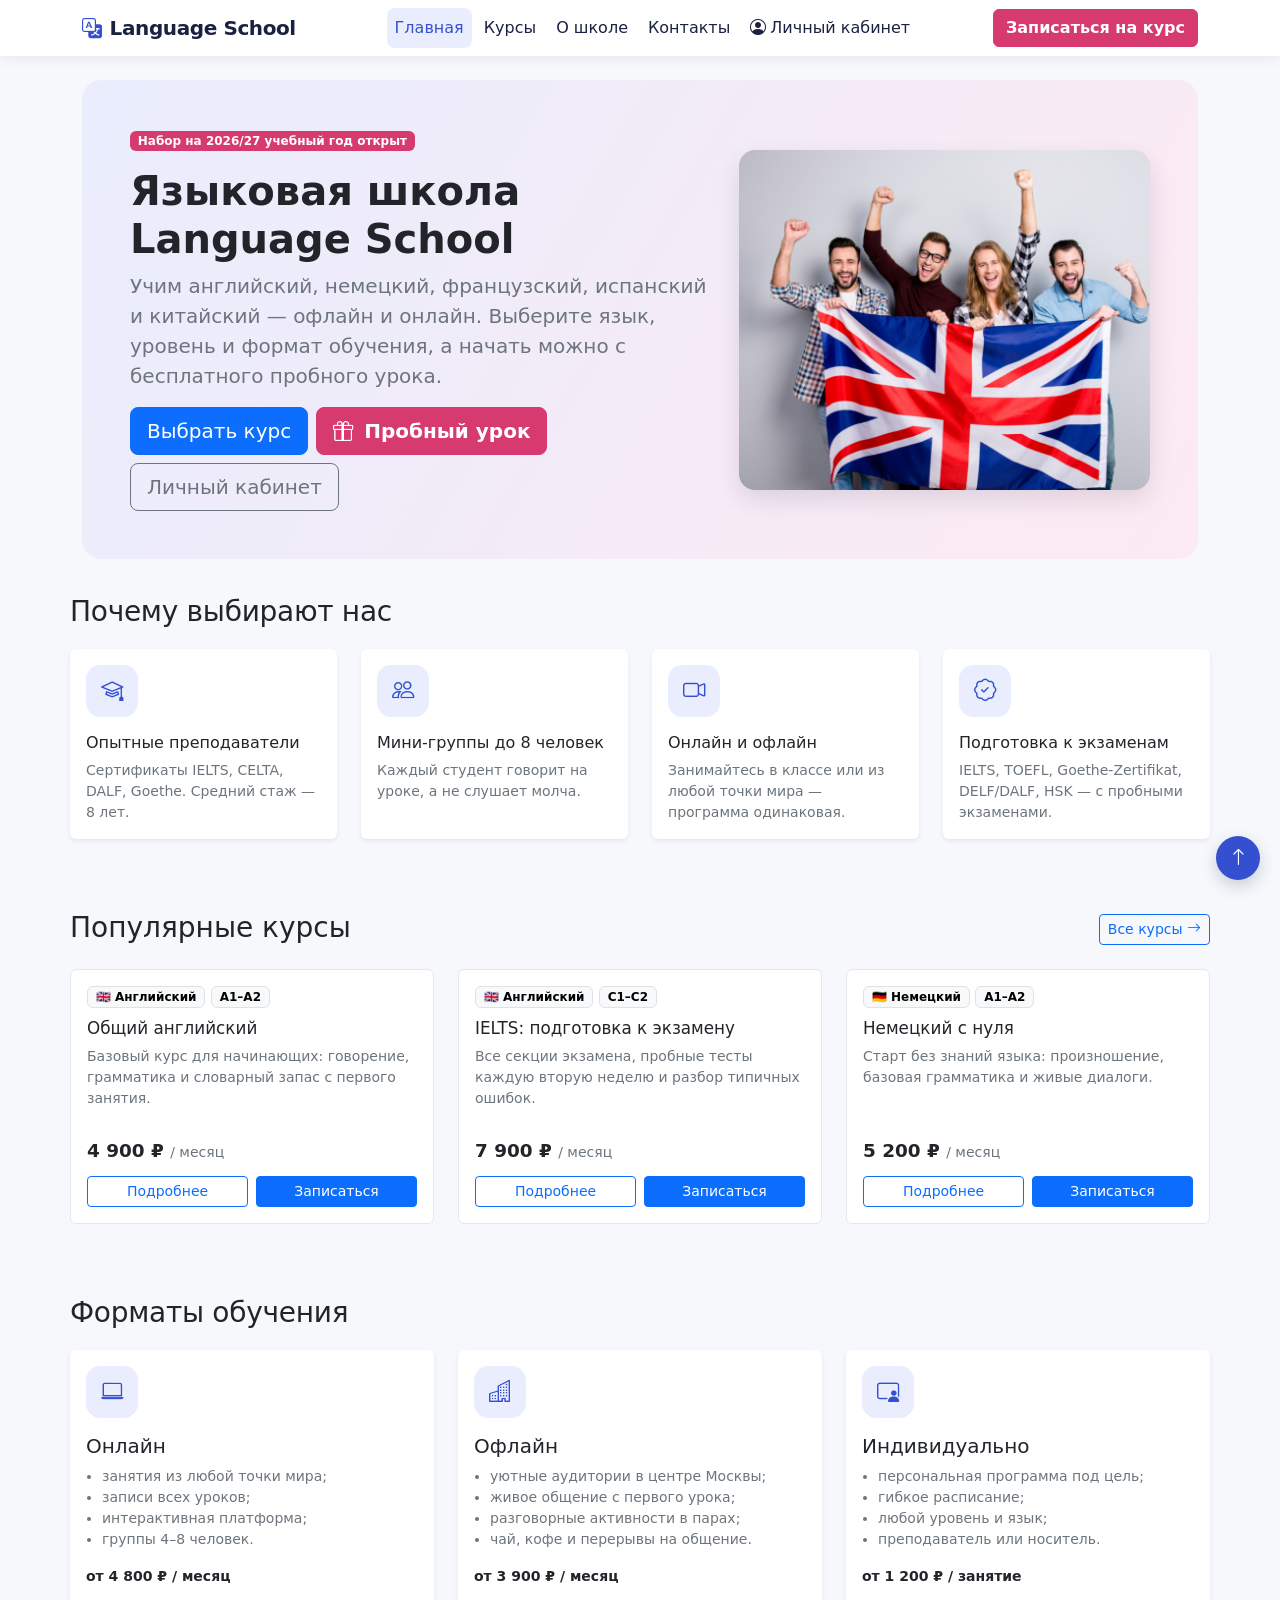
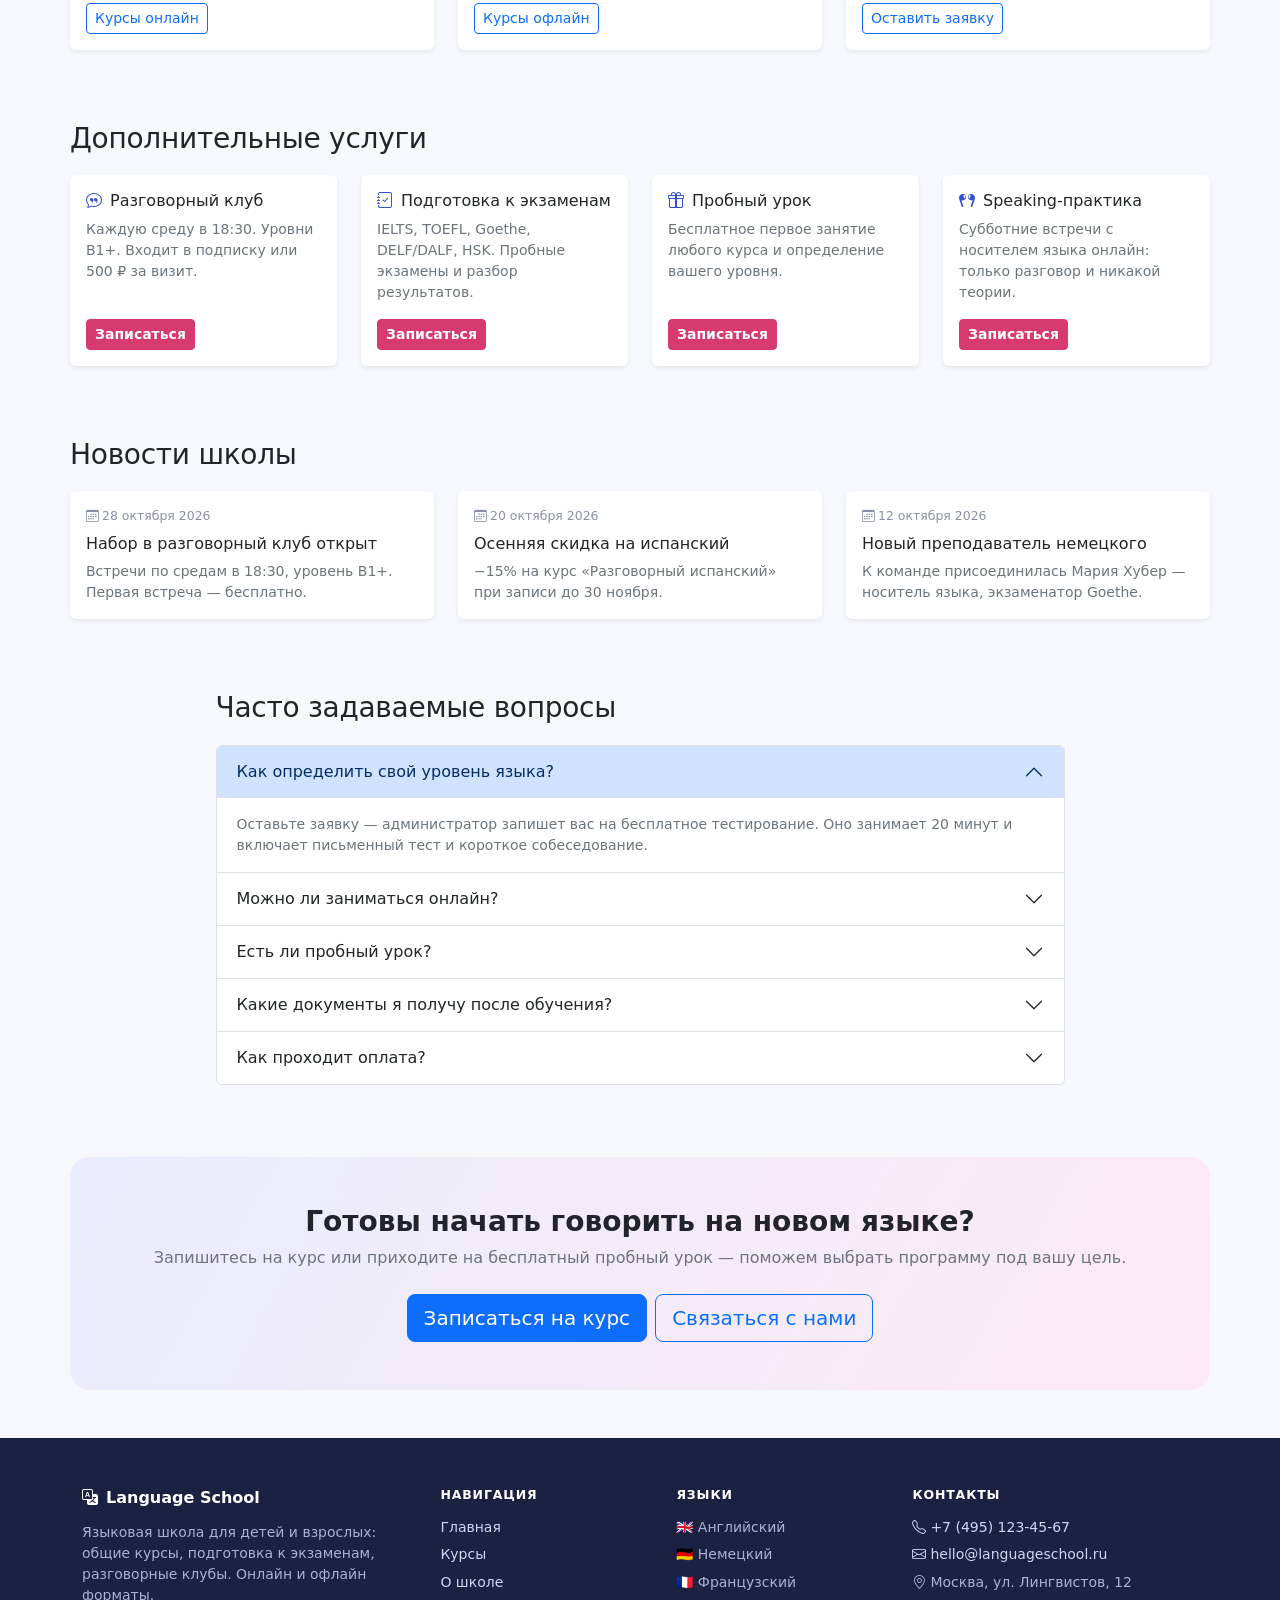
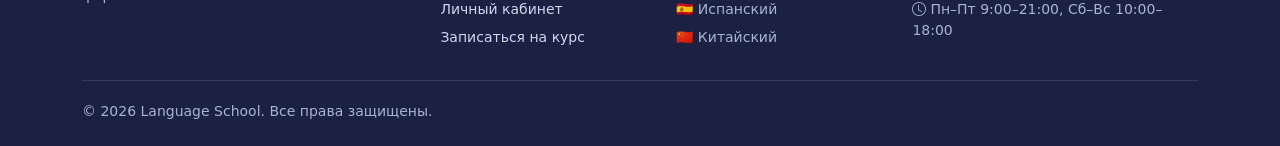
==== index.html @ 4acbb060 "Добавлен сайт Language School" ====
<!DOCTYPE html>
<html lang="ru">
<head>
  <meta charset="utf-8">
  <meta name="viewport" content="width=device-width, initial-scale=1">
  <title>Главная — Language School</title>
  <meta name="description" content="Языковая школа Language School: английский, немецкий, французский, испанский и китайский. Онлайн и офлайн, пробный урок, подготовка к экзаменам, разговорный клуб.">
  <link href="https://cdn.jsdelivr.net/npm/bootstrap@5.3.3/dist/css/bootstrap.min.css" rel="stylesheet">
  <link href="https://cdn.jsdelivr.net/npm/bootstrap-icons@1.11.3/font/bootstrap-icons.min.css" rel="stylesheet">
  <link href="css/style.css" rel="stylesheet">
</head>
<body>

<nav class="navbar navbar-expand-lg navbar--school sticky-top">
  <div class="container">
    <a class="navbar-brand fw-bold" href="index.html"><i class="bi bi-translate me-2"></i>Language School</a>
    <button class="navbar-toggler" type="button" data-bs-toggle="collapse" data-bs-target="#mainNav" aria-controls="mainNav" aria-expanded="false" aria-label="Переключить навигацию">
      <span class="navbar-toggler-icon"></span>
    </button>
    <div class="collapse navbar-collapse" id="mainNav">
      <ul class="navbar-nav mx-auto">
        <li class="nav-item"><a class="nav-link active" aria-current="page" href="index.html">Главная</a></li>
        <li class="nav-item"><a class="nav-link" href="courses.html">Курсы</a></li>
        <li class="nav-item"><a class="nav-link" href="about.html">О школе</a></li>
        <li class="nav-item"><a class="nav-link" href="contacts.html">Контакты</a></li>
        <li class="nav-item"><a class="nav-link" href="account.html"><i class="bi bi-person-circle me-1"></i>Личный кабинет</a></li>
      </ul>
      <a href="enroll.html" class="btn btn--accent">Записаться на курс</a>
    </div>
  </div>
</nav>

<main>

  <!-- Приветственный блок -->
  <div class="container mt-4">
    <section class="page-hero p-4 p-lg-5">
      <div class="row align-items-center g-4">
        <div class="col-lg-7">
          <span class="badge badge--accent mb-3">Набор на 2026/27 учебный год открыт</span>
          <h1 class="display-6 fw-bold">Языковая школа Language School</h1>
          <p class="lead text-secondary">Учим английский, немецкий, французский, испанский и китайский — офлайн и онлайн. Выберите язык, уровень и формат обучения, а начать можно с бесплатного пробного урока.</p>
          <div class="d-flex flex-wrap gap-2">
            <a href="courses.html" class="btn btn-primary btn-lg">Выбрать курс</a>
            <button type="button" class="btn btn--accent btn-lg" data-enroll="Пробный урок (бесплатно)"><i class="bi bi-gift me-1"></i> Пробный урок</button>
            <a href="account.html" class="btn btn-outline-secondary btn-lg">Личный кабинет</a>
          </div>
        </div>
        <div class="col-lg-5">
          <img class="page-hero__photo" src="img/english_0.jpg" alt="Дети на уроке английского в Language School">
        </div>
      </div>
    </section>
  </div>

  <!-- Преимущества -->
  <div class="container section">
    <h2 class="section__title h3">Почему выбирают нас</h2>
    <div class="row g-4">
      <div class="col-md-6 col-lg-3">
        <div class="card border-0 shadow-sm h-100"><div class="card-body">
          <span class="icon-box mb-3"><i class="bi bi-mortarboard"></i></span>
          <h3 class="h6">Опытные преподаватели</h3>
          <p class="small text-secondary mb-0">Сертификаты IELTS, CELTA, DALF, Goethe. Средний стаж — 8 лет.</p>
        </div></div>
      </div>
      <div class="col-md-6 col-lg-3">
        <div class="card border-0 shadow-sm h-100"><div class="card-body">
          <span class="icon-box mb-3"><i class="bi bi-people"></i></span>
          <h3 class="h6">Мини-группы до 8 человек</h3>
          <p class="small text-secondary mb-0">Каждый студент говорит на уроке, а не слушает молча.</p>
        </div></div>
      </div>
      <div class="col-md-6 col-lg-3">
        <div class="card border-0 shadow-sm h-100"><div class="card-body">
          <span class="icon-box mb-3"><i class="bi bi-camera-video"></i></span>
          <h3 class="h6">Онлайн и офлайн</h3>
          <p class="small text-secondary mb-0">Занимайтесь в классе или из любой точки мира — программа одинаковая.</p>
        </div></div>
      </div>
      <div class="col-md-6 col-lg-3">
        <div class="card border-0 shadow-sm h-100"><div class="card-body">
          <span class="icon-box mb-3"><i class="bi bi-patch-check"></i></span>
          <h3 class="h6">Подготовка к экзаменам</h3>
          <p class="small text-secondary mb-0">IELTS, TOEFL, Goethe-Zertifikat, DELF/DALF, HSK — с пробными экзаменами.</p>
        </div></div>
      </div>
    </div>
  </div>

  <!-- Популярные курсы -->
  <div class="container section">
    <div class="d-flex flex-wrap justify-content-between align-items-end mb-4 gap-2">
      <h2 class="h3 mb-0">Популярные курсы</h2>
      <a href="courses.html" class="btn btn-outline-primary btn-sm">Все курсы <i class="bi bi-arrow-right"></i></a>
    </div>
    <div class="row g-4">
      <div class="col-md-6 col-lg-4">
        <article class="card course-card h-100">
          <div class="card-body course-card__body">
            <div class="course-card__meta">
              <span class="badge text-bg-light border">🇬🇧 Английский</span>
              <span class="badge text-bg-light border">A1–A2</span>
            </div>
            <h3 class="course-card__title">Общий английский</h3>
            <p class="course-card__text">Базовый курс для начинающих: говорение, грамматика и словарный запас с первого занятия.</p>
            <div class="course-card__footer">
              <p class="course-card__price">4 900 ₽ <span class="course-card__price-period">/ месяц</span></p>
              <div class="course-card__actions">
                <a href="course.html" class="btn btn-sm btn-outline-primary">Подробнее</a>
                <button type="button" class="btn btn-sm btn-primary" data-enroll="Общий английский">Записаться</button>
              </div>
            </div>
          </div>
        </article>
      </div>
      <div class="col-md-6 col-lg-4">
        <article class="card course-card h-100">
          <div class="card-body course-card__body">
            <div class="course-card__meta">
              <span class="badge text-bg-light border">🇬🇧 Английский</span>
              <span class="badge text-bg-light border">C1–C2</span>
            </div>
            <h3 class="course-card__title">IELTS: подготовка к экзамену</h3>
            <p class="course-card__text">Все секции экзамена, пробные тесты каждую вторую неделю и разбор типичных ошибок.</p>
            <div class="course-card__footer">
              <p class="course-card__price">7 900 ₽ <span class="course-card__price-period">/ месяц</span></p>
              <div class="course-card__actions">
                <a href="course.html" class="btn btn-sm btn-outline-primary">Подробнее</a>
                <button type="button" class="btn btn-sm btn-primary" data-enroll="IELTS: подготовка к экзамену">Записаться</button>
              </div>
            </div>
          </div>
        </article>
      </div>
      <div class="col-md-6 col-lg-4">
        <article class="card course-card h-100">
          <div class="card-body course-card__body">
            <div class="course-card__meta">
              <span class="badge text-bg-light border">🇩🇪 Немецкий</span>
              <span class="badge text-bg-light border">A1–A2</span>
            </div>
            <h3 class="course-card__title">Немецкий с нуля</h3>
            <p class="course-card__text">Старт без знаний языка: произношение, базовая грамматика и живые диалоги.</p>
            <div class="course-card__footer">
              <p class="course-card__price">5 200 ₽ <span class="course-card__price-period">/ месяц</span></p>
              <div class="course-card__actions">
                <a href="course.html" class="btn btn-sm btn-outline-primary">Подробнее</a>
                <button type="button" class="btn btn-sm btn-primary" data-enroll="Немецкий с нуля">Записаться</button>
              </div>
            </div>
          </div>
        </article>
      </div>
    </div>
  </div>

  <!-- Форматы обучения -->
  <div class="container section">
    <h2 class="section__title h3">Форматы обучения</h2>
    <div class="row g-4">
      <div class="col-lg-4">
        <div class="card border-0 shadow-sm h-100"><div class="card-body">
          <span class="icon-box mb-3"><i class="bi bi-laptop"></i></span>
          <h3 class="h5">Онлайн</h3>
          <ul class="small text-secondary ps-3">
            <li>занятия из любой точки мира;</li>
            <li>записи всех уроков;</li>
            <li>интерактивная платформа;</li>
            <li>группы 4–8 человек.</li>
          </ul>
          <p class="small fw-bold mb-3">от 4 800 ₽ / месяц</p>
          <a href="courses.html" class="btn btn-sm btn-outline-primary">Курсы онлайн</a>
        </div></div>
      </div>
      <div class="col-lg-4">
        <div class="card border-0 shadow-sm h-100"><div class="card-body">
          <span class="icon-box mb-3"><i class="bi bi-buildings"></i></span>
          <h3 class="h5">Офлайн</h3>
          <ul class="small text-secondary ps-3">
            <li>уютные аудитории в центре Москвы;</li>
            <li>живое общение с первого урока;</li>
            <li>разговорные активности в парах;</li>
            <li>чай, кофе и перерывы на общение.</li>
          </ul>
          <p class="small fw-bold mb-3">от 3 900 ₽ / месяц</p>
          <a href="courses.html" class="btn btn-sm btn-outline-primary">Курсы офлайн</a>
        </div></div>
      </div>
      <div class="col-lg-4">
        <div class="card border-0 shadow-sm h-100"><div class="card-body">
          <span class="icon-box mb-3"><i class="bi bi-person-video3"></i></span>
          <h3 class="h5">Индивидуально</h3>
          <ul class="small text-secondary ps-3">
            <li>персональная программа под цель;</li>
            <li>гибкое расписание;</li>
            <li>любой уровень и язык;</li>
            <li>преподаватель или носитель.</li>
          </ul>
          <p class="small fw-bold mb-3">от 1 200 ₽ / занятие</p>
          <button type="button" class="btn btn-sm btn-outline-primary" data-enroll="Индивидуальные занятия">Оставить заявку</button>
        </div></div>
      </div>
    </div>
  </div>

  <!-- Дополнительные услуги -->
  <div class="container section">
    <h2 class="section__title h3">Дополнительные услуги</h2>
    <div class="row g-4">
      <div class="col-md-6 col-xl-3">
        <div class="card service-card border-0 shadow-sm h-100"><div class="card-body d-flex flex-column">
          <h3 class="service-card__title h6"><i class="bi bi-chat-quote text-primary me-2"></i>Разговорный клуб</h3>
          <p class="service-card__text">Каждую среду в 18:30. Уровни B1+. Входит в подписку или 500 ₽ за визит.</p>
          <button type="button" class="btn btn-sm btn--accent mt-auto align-self-start" data-enroll="Разговорный клуб">Записаться</button>
        </div></div>
      </div>
      <div class="col-md-6 col-xl-3">
        <div class="card service-card border-0 shadow-sm h-100"><div class="card-body d-flex flex-column">
          <h3 class="service-card__title h6"><i class="bi bi-journal-check text-primary me-2"></i>Подготовка к экзаменам</h3>
          <p class="service-card__text">IELTS, TOEFL, Goethe, DELF/DALF, HSK. Пробные экзамены и разбор результатов.</p>
          <button type="button" class="btn btn-sm btn--accent mt-auto align-self-start" data-enroll="Подготовка к экзаменам">Записаться</button>
        </div></div>
      </div>
      <div class="col-md-6 col-xl-3">
        <div class="card service-card border-0 shadow-sm h-100"><div class="card-body d-flex flex-column">
          <h3 class="service-card__title h6"><i class="bi bi-gift text-primary me-2"></i>Пробный урок</h3>
          <p class="service-card__text">Бесплатное первое занятие любого курса и определение вашего уровня.</p>
          <button type="button" class="btn btn-sm btn--accent mt-auto align-self-start" data-enroll="Пробный урок (бесплатно)">Записаться</button>
        </div></div>
      </div>
      <div class="col-md-6 col-xl-3">
        <div class="card service-card border-0 shadow-sm h-100"><div class="card-body d-flex flex-column">
          <h3 class="service-card__title h6"><i class="bi bi-earbuds text-primary me-2"></i>Speaking-практика</h3>
          <p class="service-card__text">Субботние встречи с носителем языка онлайн: только разговор и никакой теории.</p>
          <button type="button" class="btn btn-sm btn--accent mt-auto align-self-start" data-enroll="Speaking-практика">Записаться</button>
        </div></div>
      </div>
    </div>
  </div>

  <!-- Новости -->
  <div class="container section">
    <h2 class="section__title h3">Новости школы</h2>
    <div class="row g-4">
      <div class="col-md-4">
        <article class="card news-card border-0 shadow-sm h-100"><div class="card-body">
          <span class="news-card__date"><i class="bi bi-calendar3 me-1"></i>28 октября 2026</span>
          <h3 class="news-card__title h6">Набор в разговорный клуб открыт</h3>
          <p class="news-card__text">Встречи по средам в 18:30, уровень B1+. Первая встреча — бесплатно.</p>
        </div></article>
      </div>
      <div class="col-md-4">
        <article class="card news-card border-0 shadow-sm h-100"><div class="card-body">
          <span class="news-card__date"><i class="bi bi-calendar3 me-1"></i>20 октября 2026</span>
          <h3 class="news-card__title h6">Осенняя скидка на испанский</h3>
          <p class="news-card__text">−15% на курс «Разговорный испанский» при записи до 30 ноября.</p>
        </div></article>
      </div>
      <div class="col-md-4">
        <article class="card news-card border-0 shadow-sm h-100"><div class="card-body">
          <span class="news-card__date"><i class="bi bi-calendar3 me-1"></i>12 октября 2026</span>
          <h3 class="news-card__title h6">Новый преподаватель немецкого</h3>
          <p class="news-card__text">К команде присоединилась Мария Хубер — носитель языка, экзаменатор Goethe.</p>
        </div></article>
      </div>
    </div>
  </div>

  <!-- FAQ -->
  <div class="container section">
    <div class="row justify-content-center">
      <div class="col-lg-9">
        <h2 class="section__title h3">Часто задаваемые вопросы</h2>
        <div class="accordion" id="faqAccordion">
          <div class="accordion-item">
            <h3 class="accordion-header">
              <button class="accordion-button" type="button" data-bs-toggle="collapse" data-bs-target="#faq1" aria-expanded="true">Как определить свой уровень языка?</button>
            </h3>
            <div id="faq1" class="accordion-collapse collapse show" data-bs-parent="#faqAccordion">
              <div class="accordion-body small text-secondary">Оставьте заявку — администратор запишет вас на бесплатное тестирование. Оно занимает 20 минут и включает письменный тест и короткое собеседование.</div>
            </div>
          </div>
          <div class="accordion-item">
            <h3 class="accordion-header">
              <button class="accordion-button collapsed" type="button" data-bs-toggle="collapse" data-bs-target="#faq2">Можно ли заниматься онлайн?</button>
            </h3>
            <div id="faq2" class="accordion-collapse collapse" data-bs-parent="#faqAccordion">
              <div class="accordion-body small text-secondary">Да, любой курс доступен онлайн. Занятия проходят на нашей платформе, все уроки записываются, материалы доступны в личном кабинете.</div>
            </div>
          </div>
          <div class="accordion-item">
            <h3 class="accordion-header">
              <button class="accordion-button collapsed" type="button" data-bs-toggle="collapse" data-bs-target="#faq3">Есть ли пробный урок?</button>
            </h3>
            <div id="faq3" class="accordion-collapse collapse" data-bs-parent="#faqAccordion">
              <div class="accordion-body small text-secondary">Да, первое занятие любого курса бесплатное. На нём вы знакомитесь с преподавателем и форматом, а мы подтверждаем ваш уровень.</div>
            </div>
          </div>
          <div class="accordion-item">
            <h3 class="accordion-header">
              <button class="accordion-button collapsed" type="button" data-bs-toggle="collapse" data-bs-target="#faq4">Какие документы я получу после обучения?</button>
            </h3>
            <div id="faq4" class="accordion-collapse collapse" data-bs-parent="#faqAccordion">
              <div class="accordion-body small text-secondary">По окончании уровня — сертификат школы. На экзаменационных курсах дополнительно готовим к международным экзаменам (IELTS, Goethe, DELF и др.).</div>
            </div>
          </div>
          <div class="accordion-item">
            <h3 class="accordion-header">
              <button class="accordion-button collapsed" type="button" data-bs-toggle="collapse" data-bs-target="#faq5">Как проходит оплата?</button>
            </h3>
            <div id="faq5" class="accordion-collapse collapse" data-bs-parent="#faqAccordion">
              <div class="accordion-body small text-secondary">Ежемесячно или пакетом за весь курс — картой на сайте или на ресепшен школы. История платежей видна в личном кабинете.</div>
            </div>
          </div>
        </div>
      </div>
    </div>
  </div>

  <!-- CTA -->
  <div class="container section pb-5">
    <div class="page-hero page-hero--center p-4 p-lg-5">
      <h2 class="h3 fw-bold">Готовы начать говорить на новом языке?</h2>
      <p class="text-secondary mb-4">Запишитесь на курс или приходите на бесплатный пробный урок — поможем выбрать программу под вашу цель.</p>
      <div class="d-flex flex-wrap justify-content-center gap-2">
        <a href="enroll.html" class="btn btn-primary btn-lg">Записаться на курс</a>
        <a href="contacts.html" class="btn btn-outline-primary btn-lg">Связаться с нами</a>
      </div>
    </div>
  </div>

</main>

<footer class="site-footer">
  <div class="container">
    <div class="site-footer__grid">
      <div class="site-footer__col">
        <p class="site-footer__brand"><i class="bi bi-translate me-2"></i>Language School</p>
        <p class="site-footer__text">Языковая школа для детей и взрослых: общие курсы, подготовка к экзаменам, разговорные клубы. Онлайн и офлайн форматы.</p>
      </div>
      <nav class="site-footer__col" aria-label="Навигация в подвале">
        <p class="site-footer__heading">Навигация</p>
        <ul class="site-footer__list">
          <li><a href="index.html">Главная</a></li>
          <li><a href="courses.html">Курсы</a></li>
          <li><a href="about.html">О школе</a></li>
          <li><a href="account.html">Личный кабинет</a></li>
          <li><a href="enroll.html">Записаться на курс</a></li>
        </ul>
      </nav>
      <div class="site-footer__col">
        <p class="site-footer__heading">Языки</p>
        <ul class="site-footer__list">
          <li class="site-footer__item--plain">🇬🇧 Английский</li>
          <li class="site-footer__item--plain">🇩🇪 Немецкий</li>
          <li class="site-footer__item--plain">🇫🇷 Французский</li>
          <li class="site-footer__item--plain">🇪🇸 Испанский</li>
          <li class="site-footer__item--plain">🇨🇳 Китайский</li>
        </ul>
      </div>
      <div class="site-footer__col">
        <p class="site-footer__heading">Контакты</p>
        <ul class="site-footer__list">
          <li><a href="tel:+74951234567"><i class="bi bi-telephone me-1"></i>+7 (495) 123-45-67</a></li>
          <li><a href="mailto:hello@languageschool.ru"><i class="bi bi-envelope me-1"></i>hello@languageschool.ru</a></li>
          <li class="site-footer__item--plain"><i class="bi bi-geo-alt me-1"></i>Москва, ул. Лингвистов, 12</li>
          <li class="site-footer__item--plain"><i class="bi bi-clock me-1"></i>Пн–Пт 9:00–21:00, Сб–Вс 10:00–18:00</li>
        </ul>
      </div>
    </div>
    <div class="site-footer__bottom">
      <span>© 2026 Language School. Все права защищены.</span>
    </div>
  </div>
</footer>

<!-- Плавающая кнопка «Наверх» -->
<a href="#" class="to-top" aria-label="Наверх"><i class="bi bi-arrow-up"></i></a>

<!-- Модальное окно быстрой записи -->
<div class="modal fade" id="enrollModal" tabindex="-1" aria-labelledby="enrollModalTitle" aria-hidden="true">
  <div class="modal-dialog modal-dialog-centered">
    <div class="modal-content border-0 shadow">
      <form id="enrollModalForm" class="needs-validation" novalidate>
        <div class="modal-header border-0 pb-0">
          <h2 class="modal-title h5" id="enrollModalTitle">Быстрая запись</h2>
          <button type="button" class="btn-close" data-bs-dismiss="modal" aria-label="Закрыть"></button>
        </div>
        <div class="modal-body">
          <div class="mb-3">
            <label for="modalName" class="form-label">Имя *</label>
            <input type="text" class="form-control" id="modalName" name="name" required minlength="2" placeholder="Ваше имя">
            <div class="invalid-feedback">Укажите имя.</div>
          </div>
          <div class="mb-3">
            <label for="modalPhone" class="form-label">Телефон *</label>
            <input type="tel" class="form-control" id="modalPhone" name="phone" required pattern="\+7\s?\(?\d{3}\)?[\s\-]?\d{3}[\s\-]?\d{2}[\s\-]?\d{2}" placeholder="+7 (900) 000-00-00">
            <div class="invalid-feedback">Укажите телефон в формате +7 (900) 000-00-00.</div>
          </div>
          <fieldset class="mb-3">
            <legend class="fs-6 form-label mb-2">Формат обучения</legend>
            <div class="form-check form-check-inline">
              <input class="form-check-input" type="radio" name="modalFormat" id="modalFormatOnline" value="online" checked>
              <label class="form-check-label" for="modalFormatOnline">Онлайн</label>
            </div>
            <div class="form-check form-check-inline">
              <input class="form-check-input" type="radio" name="modalFormat" id="modalFormatOffline" value="offline">
              <label class="form-check-label" for="modalFormatOffline">Офлайн</label>
            </div>
          </fieldset>
          <div class="form-check mb-3">
            <input class="form-check-input" type="checkbox" id="modalAgree" required>
            <label class="form-check-label small" for="modalAgree">Я согласен на обработку персональных данных *</label>
            <div class="invalid-feedback">Для отправки заявки необходимо согласие.</div>
          </div>
          <div class="alert alert-success py-2 small mb-0" id="modalSuccess" hidden>
            <i class="bi bi-check-circle me-1"></i>Заявка отправлена! Администратор свяжется с вами в ближайшее время.
          </div>
        </div>
        <div class="modal-footer border-0 pt-0">
          <button type="button" class="btn btn-outline-secondary" data-bs-dismiss="modal">Закрыть</button>
          <button type="submit" class="btn btn-primary">Отправить заявку</button>
        </div>
      </form>
    </div>
  </div>
</div>

<script src="https://cdn.jsdelivr.net/npm/bootstrap@5.3.3/dist/js/bootstrap.bundle.min.js"></script>
<script src="js/main.js"></script>
</body>
</html>
---- css/style.css ----
/* =============================================================
   Language School — языковая школа
   Дополнительные стили поверх Bootstrap 5.3
   Разделы:
   1.  Переменные темы
   2.  Базовые стили
   3.  Навигация и кнопки
   4.  Заголовки страниц, секции, фото hero
   5.  Сетка статистики (Grid)
   6.  Карточка курса для витрины (БЭМ)
   7.  Иконки и аватары
   8.  Новости, отзывы, преподаватели, услуги
   9.  Каталог: панель инструментов и карточки-строки
   10. Страница курса и фото-обложки
   11. Личный кабинет
   12. Контакты и карта
   13. Подвал (Grid + Flex) и кнопка «Наверх»
   14. Адаптивность
   ============================================================= */

/* 1. Переменные темы */
:root {
  --ls-primary: #3450d0;
  --ls-primary-dark: #24389a;
  --ls-primary-soft: #e9edfd;
  --ls-accent: #d63a6e;        /* малиново-розовый акцент */
  --ls-accent-dark: #b02857;   /* акцент при наведении */
  --ls-accent-soft: #fdeaf2;   /* нежно-розовая подложка */
  --ls-success: #16a34a;
  --ls-danger: #dc2626;
  --ls-dark: #1b2140;
  --ls-bg: #f6f8fc;
  --ls-muted: #6c757d;

  /* Переопределение темы Bootstrap */
  --bs-primary: var(--ls-primary);
  --bs-primary-rgb: 52, 80, 208;
  --bs-link-color: var(--ls-primary);
  --bs-link-color-rgb: 52, 80, 208;
  --bs-link-hover-color: var(--ls-primary-dark);
  --bs-link-hover-color-rgb: 36, 56, 154;
}

/* 2. Базовые стили */
html {
  scroll-behavior: smooth;
}

body {
  background-color: var(--ls-bg);
}

main {
  min-height: 55vh;
}

/* 3. Навигация (БЭМ-модификатор базового блока navbar) */
.navbar--school {
  background-color: #ffffff;
  box-shadow: 0 2px 12px rgba(27, 33, 64, 0.08);
}

.navbar--school .navbar-brand {
  color: var(--ls-dark);
  letter-spacing: -0.02em;
}

.navbar--school .navbar-brand i {
  color: var(--ls-primary);
}

.navbar--school .nav-link {
  color: var(--ls-dark);
  font-weight: 500;
  border-radius: 0.5rem;
  margin-inline: 0.125rem;
}

.navbar--school .nav-link:hover {
  color: var(--ls-primary);
  background-color: var(--ls-primary-soft);
}

.navbar--school .nav-link.active {
  color: var(--ls-primary);
  background-color: var(--ls-primary-soft);
}

/* Кнопка-модификатор БЭМ: .btn.btn--accent */
.btn--accent {
  --bs-btn-bg: var(--ls-accent);
  --bs-btn-border-color: var(--ls-accent);
  --bs-btn-color: #ffffff;
  --bs-btn-hover-bg: var(--ls-accent-dark);
  --bs-btn-hover-border-color: var(--ls-accent-dark);
  --bs-btn-hover-color: #ffffff;
  --bs-btn-active-bg: var(--ls-accent-dark);
  --bs-btn-active-border-color: var(--ls-accent-dark);
  --bs-btn-active-color: #ffffff;
  font-weight: 600;
}

/* Бейдж-модификатор: фирменный акцентный цвет */
.badge--accent {
  background-color: var(--ls-accent);
  color: #ffffff;
}

/* 4. Заголовки страниц, секции, фото hero */
.page-hero {
  background: linear-gradient(120deg, var(--ls-primary-soft) 0%, var(--ls-accent-soft) 100%);
  border-radius: 1.25rem;
}

.page-hero--center {
  text-align: center;
}

/* Фото с детьми в hero-блоке главной: обрезка под слот */
.page-hero__photo {
  display: block;
  width: 100%;
  height: 340px;
  object-fit: cover;
  border-radius: 1rem;
  box-shadow: 0 10px 24px rgba(27, 33, 64, 0.12);
}

.page-header-block {
  background-color: var(--ls-primary-soft);
  border-radius: 1rem;
  padding: 2rem;
}

.section {
  padding: 2.25rem 0;
}

.section__title {
  letter-spacing: -0.01em;
  margin-bottom: 1.25rem;
}

/* 5. Сетка статистики — CSS Grid (страница «О школе») */
.stats-grid {
  display: grid;
  grid-template-columns: repeat(auto-fit, minmax(130px, 1fr));
  gap: 1rem;
}

.stat-card {
  background-color: #ffffff;
  border-radius: 0.75rem;
  padding: 1rem;
  text-align: center;
  box-shadow: 0 4px 14px rgba(27, 33, 64, 0.06);
}

.stat-card__value {
  font-size: 1.6rem;
  font-weight: 700;
  line-height: 1.2;
  color: var(--ls-primary);
}

.stat-card__label {
  font-size: 0.8rem;
  color: var(--ls-muted);
}

/* 6. Карточка курса для витрины (главная, похожие курсы) */
.course-card {
  position: relative;
  border: 1px solid #e3e7f0;
  transition: transform 0.15s ease, box-shadow 0.15s ease;
}

.course-card:hover {
  transform: translateY(-4px);
  box-shadow: 0 14px 28px rgba(27, 33, 64, 0.1);
}

/* Модификатор: скидка */
.course-card--discount {
  border-color: var(--ls-danger);
}

/* Flexbox: содержимое карточки колонкой, цена и кнопки прижаты вниз */
.course-card__body {
  display: flex;
  flex-direction: column;
}

/* Flexbox: бейджи языка и уровня */
.course-card__meta {
  display: flex;
  flex-wrap: wrap;
  gap: 0.35rem;
  margin-bottom: 0.6rem;
}

.course-card__title {
  font-size: 1.05rem;
  margin-bottom: 0.5rem;
}

.course-card__text {
  font-size: 0.875rem;
  color: var(--ls-muted);
}

.course-card__footer {
  margin-top: auto;
  padding-top: 0.75rem;
}

.course-card__price {
  font-size: 1.15rem;
  font-weight: 700;
  margin-bottom: 0.75rem;
}

.course-card__price-period {
  font-size: 0.875rem;
  font-weight: 400;
  color: var(--ls-muted);
}

.course-card__price-old {
  font-size: 0.875rem;
  font-weight: 400;
  color: var(--ls-muted);
  text-decoration: line-through;
}

.course-card--discount .course-card__price {
  color: var(--ls-danger);
}

/* Flexbox: кнопки карточки в ряд */
.course-card__actions {
  display: flex;
  gap: 0.5rem;
}

.course-card__actions .btn {
  flex: 1 1 0;
}

/* Бейдж карточки: позиционирование в углу */
.course-card__badge {
  position: absolute;
  top: 0.75rem;
  right: 0.75rem;
  z-index: 2;
  padding: 0.35em 0.7em;
  font-size: 0.72rem;
  font-weight: 600;
  color: #ffffff;
  border-radius: 0.4rem;
  background-color: var(--ls-success);
}

.course-card__badge--discount {
  background-color: var(--ls-danger);
}

/* 7. Иконки и аватары */
.icon-box {
  width: 52px;
  height: 52px;
  display: inline-flex;
  align-items: center;
  justify-content: center;
  flex-shrink: 0;
  border-radius: 0.9rem;
  font-size: 1.4rem;
  background-color: var(--ls-primary-soft);
  color: var(--ls-primary);
}

/* Модификатор: маленькая иконка в списке контактов */
.icon-box--sm {
  width: 44px;
  height: 44px;
  font-size: 1.1rem;
}

.avatar {
  width: 72px;
  height: 72px;
  border-radius: 50%;
  display: inline-flex;
  align-items: center;
  justify-content: center;
  flex-shrink: 0;
  font-weight: 700;
  font-size: 1.3rem;
  background-color: var(--ls-primary-soft);
  color: var(--ls-primary);
}

/* Модификатор: увеличенный аватар */
.avatar--lg {
  width: 84px;
  height: 84px;
  font-size: 1.6rem;
}

/* 8. Новости, отзывы, преподаватели, услуги */
.news-card {
  border: 1px solid #e3e7f0;
}

.news-card__date {
  display: block;
  font-size: 0.78rem;
  color: #8a91a5;
  margin-bottom: 0.5rem;
}

.news-card__title {
  font-size: 1rem;
}

.news-card__text {
  font-size: 0.875rem;
  color: var(--ls-muted);
  margin: 0;
}

.review-card__author {
  font-weight: 700;
  margin-bottom: 0.25rem;
}

.review-card__rating {
  color: var(--ls-accent);
  letter-spacing: 2px;
  font-size: 0.9rem;
  margin-bottom: 0.5rem;
}

.rating {
  color: var(--ls-accent);
  letter-spacing: 2px;
}

/* Flexbox: карточка преподавателя колонкой по центру */
.teacher-card__body {
  display: flex;
  flex-direction: column;
  align-items: center;
  gap: 0.4rem;
  padding: 1.75rem 1rem;
  text-align: center;
}

.teacher-card__name {
  font-weight: 700;
  margin: 0.5rem 0 0;
}

.teacher-card__subject {
  font-size: 0.85rem;
  color: var(--ls-muted);
  margin: 0;
}

.service-card__title {
  font-size: 1rem;
}

.service-card__text {
  font-size: 0.875rem;
  color: var(--ls-muted);
}

/* 9. Каталог: панель инструментов и карточки-строки */
/* Липкий блок фильтров */
.filters-panel {
  position: sticky;
  top: 86px;
}

/* Flexbox: счётчик слева, сортировка справа */
.course-toolbar {
  display: flex;
  flex-wrap: wrap;
  align-items: center;
  justify-content: space-between;
  gap: 1rem;
  margin-bottom: 1rem;
}

.course-toolbar__count {
  margin: 0;
}

.course-toolbar__sort {
  display: flex;
  align-items: center;
  gap: 0.5rem;
  font-size: 0.875rem;
  color: var(--ls-muted);
}

.course-toolbar__sort .form-select {
  width: auto;
}

/* Grid: список карточек в один столбец */
.course-list {
  display: grid;
  gap: 1rem;
}

/* Flexbox: горизонтальная карточка курса.
   Увеличенный отступ сверху резервирует место под бейдж «Скидка»,
   чтобы он не накладывался на цену. */
.course-item {
  position: relative;
  display: flex;
  flex-wrap: wrap;
  gap: 1.25rem;
  padding: 2.75rem 1.25rem 1.25rem;
  background-color: #ffffff;
  border: 1px solid #e3e7f0;
  border-radius: 1rem;
  transition: transform 0.15s ease, box-shadow 0.15s ease;
}

.course-item:hover {
  transform: translateY(-3px);
  box-shadow: 0 14px 28px rgba(27, 33, 64, 0.1);
}

/* Модификатор: скидка — цветная левая рамка */
.course-item--discount {
  border-left: 4px solid var(--ls-danger);
}

.course-item__icon {
  width: 72px;
  height: 72px;
  flex-shrink: 0;
  display: flex;
  align-items: center;
  justify-content: center;
  font-size: 2.4rem;
  border-radius: 0.9rem;
  background: linear-gradient(135deg, #dfe6ff 0%, var(--ls-accent-soft) 100%);
}

.course-item__body {
  flex: 1 1 320px;
}

.course-item__title {
  font-size: 1.15rem;
  margin-bottom: 0.5rem;
}

.course-item__meta {
  display: flex;
  flex-wrap: wrap;
  gap: 0.35rem;
  margin-bottom: 0.5rem;
}

.course-item__text {
  font-size: 0.9rem;
  color: var(--ls-muted);
  margin-bottom: 0.5rem;
}

/* Flexbox: параметры курса в строку */
.course-item__details {
  list-style: none;
  margin: 0;
  padding: 0;
  display: flex;
  flex-wrap: wrap;
  gap: 1rem;
  font-size: 0.8rem;
  color: var(--ls-muted);
}

.course-item__details i {
  color: var(--ls-primary);
  margin-right: 0.25rem;
}

/* Flexbox: цена и кнопки справа, прижаты к краям */
.course-item__aside {
  display: flex;
  flex-direction: column;
  align-items: flex-end;
  justify-content: space-between;
  gap: 0.75rem;
  margin-left: auto;
  text-align: right;
}

.course-item__price {
  font-size: 1.25rem;
  font-weight: 700;
  margin: 0;
}

.course-item__price-period {
  font-size: 0.875rem;
  font-weight: 400;
  color: var(--ls-muted);
}

.course-item__price-old {
  font-size: 0.875rem;
  font-weight: 400;
  color: var(--ls-muted);
  text-decoration: line-through;
}

.course-item--discount .course-item__price {
  color: var(--ls-danger);
}

.course-item__actions {
  display: flex;
  gap: 0.5rem;
}

/* Бейдж карточки: позиционирование в углу */
.course-item__badge {
  position: absolute;
  top: 0.75rem;
  right: 0.75rem;
  z-index: 2;
  padding: 0.35em 0.7em;
  font-size: 0.72rem;
  font-weight: 600;
  color: #ffffff;
  border-radius: 0.4rem;
  background-color: var(--ls-success);
}

.course-item__badge--discount {
  background-color: var(--ls-danger);
}

/* 10. Страница курса и фото-обложки */
/* Фото-обложка курса и школы: обрезка под слот через object-fit */
.course-cover {
  display: block;
  width: 100%;
  height: 300px;
  object-fit: cover;
  border-radius: 1rem;
}

/* Модификатор: маленькая обложка на странице «О школе» */
.course-cover--small {
  height: 180px;
}

/* Grid: список преимуществ курса */
.features {
  list-style: none;
  margin: 0;
  padding: 0;
  display: grid;
  gap: 0.6rem;
  font-size: 0.875rem;
}

.features__icon {
  color: var(--ls-success);
  margin-right: 0.5rem;
}

/* Grid: шаги (программа курса, поступление) */
.steps {
  margin: 0;
  padding-left: 1.5rem;
  display: grid;
  gap: 0.6rem;
  color: var(--ls-muted);
}

.steps__item::marker {
  color: var(--ls-primary);
  font-weight: 700;
}

/* 11. Личный кабинет */
/* Flexbox: шапка кабинета */
.account-header {
  display: flex;
  flex-wrap: wrap;
  align-items: center;
  gap: 1rem;
}

.account-header__title {
  font-size: 1.35rem;
  margin-bottom: 0.15rem;
}

.account-header__subtitle {
  font-size: 0.85rem;
  color: var(--ls-muted);
  margin: 0;
}

/* Flexbox: действия прижаты вправо */
.account-header__actions {
  margin-left: auto;
  display: flex;
  flex-wrap: wrap;
  gap: 0.5rem;
}

/* Grid: данные профиля под шапкой кабинета */
.account-profile {
  display: grid;
  grid-template-columns: repeat(auto-fit, minmax(180px, 1fr));
  gap: 1rem;
  margin-top: 1.25rem;
  padding-top: 1.25rem;
  border-top: 1px solid #e3e7f0;
}

/* Данные профиля в режиме просмотра */
.profile-info__label {
  font-size: 0.78rem;
  font-weight: 600;
  text-transform: uppercase;
  letter-spacing: 0.04em;
  color: var(--ls-muted);
  margin-bottom: 0.2rem;
}

.profile-info__value {
  font-weight: 600;
  margin: 0;
}

/* Блоки кабинета идут последовательно друг за другом */
.account-section {
  margin-bottom: 2.5rem;
}

.account-section__title {
  margin-bottom: 1rem;
}

/* Модификаторы прогресс-баров и таблицы */
.progress--thin {
  height: 10px;
}

.progress-bar--25 {
  width: 25%;
}

.progress-bar--68 {
  width: 68%;
}

.table-col--progress {
  min-width: 160px;
}

/* 12. Контакты и карта */
/* Grid: список контактов, внутри каждого пункта — Flex */
.contact-list {
  list-style: none;
  margin: 0 0 1.5rem;
  padding: 0;
  display: grid;
  gap: 1.25rem;
}

.contact-list__item {
  display: flex;
  align-items: flex-start;
  gap: 1rem;
}

.contact-list__label {
  font-weight: 700;
  margin-bottom: 0.15rem;
}

.contact-list__value {
  margin: 0;
}

/* Настоящая карта: Leaflet + Esri, без рекламы */
.map-frame {
  position: relative;
  z-index: 0; /* изолируем карту, чтобы она не перекрывала липкую шапку */
  width: 100%;
  height: 380px;
  border-radius: 1rem;
  overflow: hidden;
}

/* 13. Подвал — CSS Grid для колонок, Flex для нижней строки */
.site-footer {
  background-color: var(--ls-dark);
  color: #a9b1d6;
  padding: 3rem 0 1.5rem;
}

.site-footer__grid {
  display: grid;
  grid-template-columns: 1.6fr 1fr 1fr 1.4fr;
  gap: 2rem;
}

.site-footer__brand {
  color: #ffffff;
  font-weight: 700;
  margin-bottom: 0.75rem;
}

.site-footer__text {
  font-size: 0.875rem;
  margin: 0;
}

/* Кнопка записи в подвале */
.site-footer__cta {
  display: inline-block;
  margin-top: 1rem;
}

.site-footer__heading {
  color: #ffffff;
  font-size: 0.78rem;
  font-weight: 600;
  text-transform: uppercase;
  letter-spacing: 0.07em;
  margin-bottom: 0.75rem;
}

.site-footer__list {
  list-style: none;
  margin: 0;
  padding: 0;
  display: grid;
  gap: 0.4rem;
  font-size: 0.875rem;
}

.site-footer__list a {
  color: #cfd6f2;
  text-decoration: none;
}

.site-footer__list a:hover {
  color: #ffffff;
}

/* Модификатор пункта без ссылки */
.site-footer__item--plain {
  color: #a9b1d6;
}

.site-footer__bottom {
  display: flex;
  flex-wrap: wrap;
  justify-content: space-between;
  gap: 0.5rem;
  border-top: 1px solid #363d5c;
  margin-top: 2rem;
  padding-top: 1.25rem;
  font-size: 0.875rem;
}

.site-footer__bottom a {
  color: #cfd6f2;
  text-decoration: none;
}

.site-footer__bottom a:hover {
  color: #ffffff;
}

/* Плавающая кнопка «Наверх»: фиксированное позиционирование,
   всегда видна при прокрутке страницы */
.to-top {
  position: fixed;
  right: 1.25rem;
  bottom: 1.25rem;
  z-index: 1040;
  width: 44px;
  height: 44px;
  display: flex;
  align-items: center;
  justify-content: center;
  font-size: 1.15rem;
  color: #ffffff;
  background-color: var(--ls-primary);
  border-radius: 50%;
  text-decoration: none;
  box-shadow: 0 6px 16px rgba(27, 33, 64, 0.2);
  transition: background-color 0.15s ease, transform 0.15s ease;
}

.to-top:hover {
  color: #ffffff;
  background-color: var(--ls-primary-dark);
  transform: translateY(-3px);
}

/* 14. Адаптивность */
@media (max-width: 991.98px) {
  .site-footer__grid {
    grid-template-columns: 1fr 1fr;
  }
}

@media (max-width: 575.98px) {
  .site-footer__grid {
    grid-template-columns: 1fr;
  }

  .account-header__actions {
    margin-left: 0;
  }

  .page-hero__photo {
    height: 240px;
  }

  /* Блок цены и кнопок растягивается на всю ширину карточки курса */
  .course-item__aside {
    width: 100%;
    margin-left: 0;
    flex-direction: row;
    align-items: center;
    text-align: left;
  }
}
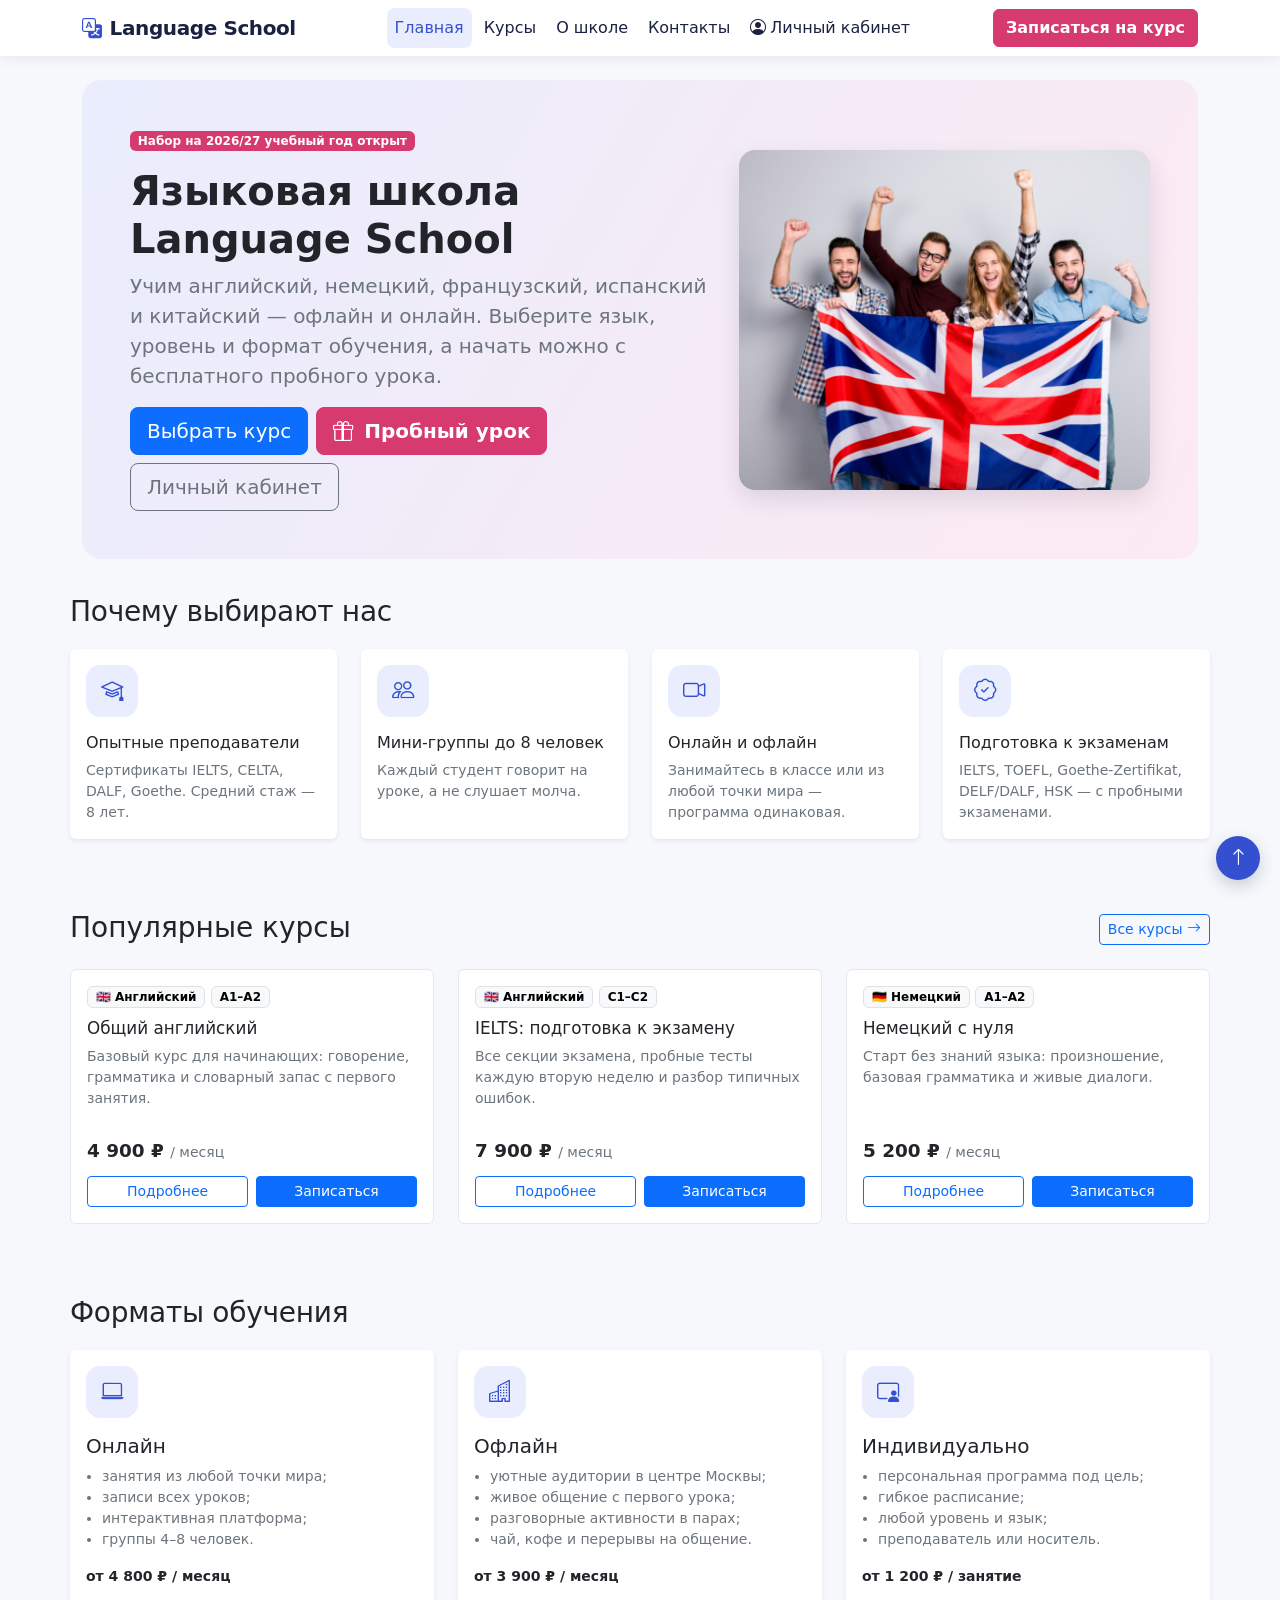
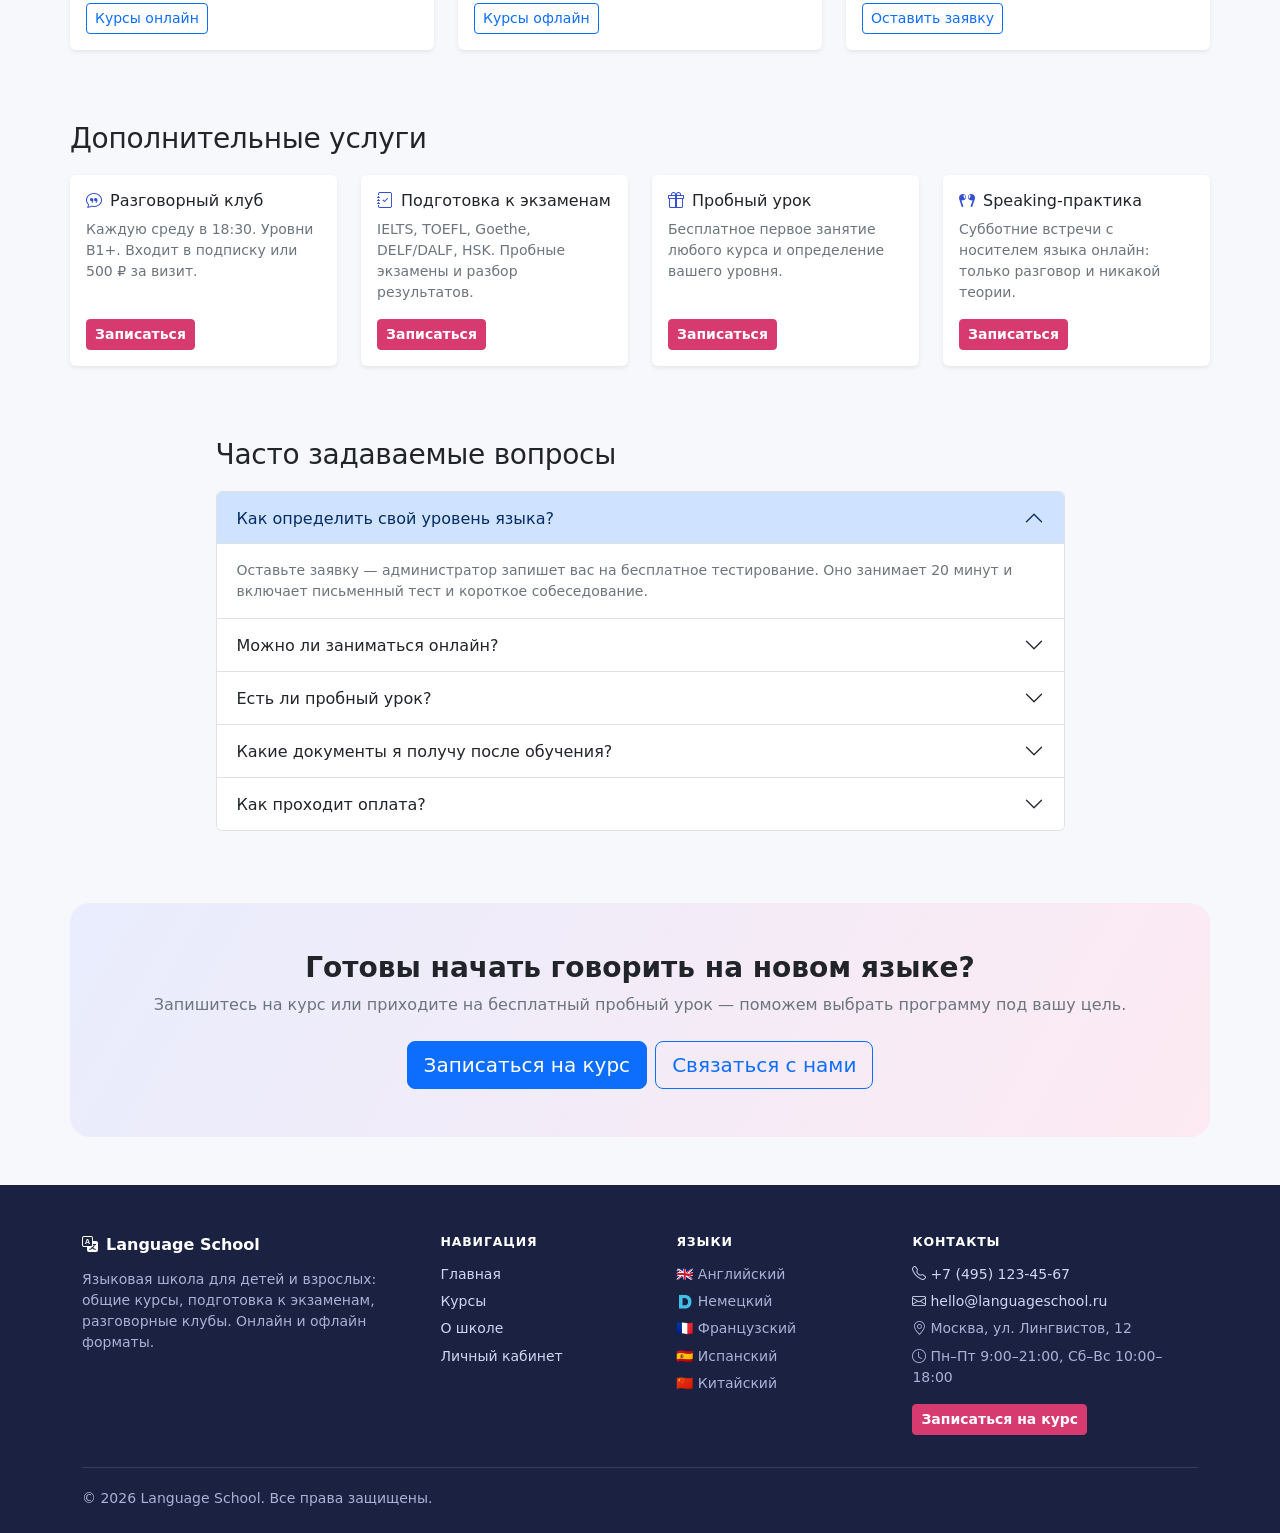
==== commit c9dc0f92: "Картинки и измененный футер~" ====
--- a/index.html
+++ b/index.html
@@ -239,34 +239,6 @@
     </div>
   </div>
 
-  <!-- Новости -->
-  <div class="container section">
-    <h2 class="section__title h3">Новости школы</h2>
-    <div class="row g-4">
-      <div class="col-md-4">
-        <article class="card news-card border-0 shadow-sm h-100"><div class="card-body">
-          <span class="news-card__date"><i class="bi bi-calendar3 me-1"></i>28 октября 2026</span>
-          <h3 class="news-card__title h6">Набор в разговорный клуб открыт</h3>
-          <p class="news-card__text">Встречи по средам в 18:30, уровень B1+. Первая встреча — бесплатно.</p>
-        </div></article>
-      </div>
-      <div class="col-md-4">
-        <article class="card news-card border-0 shadow-sm h-100"><div class="card-body">
-          <span class="news-card__date"><i class="bi bi-calendar3 me-1"></i>20 октября 2026</span>
-          <h3 class="news-card__title h6">Осенняя скидка на испанский</h3>
-          <p class="news-card__text">−15% на курс «Разговорный испанский» при записи до 30 ноября.</p>
-        </div></article>
-      </div>
-      <div class="col-md-4">
-        <article class="card news-card border-0 shadow-sm h-100"><div class="card-body">
-          <span class="news-card__date"><i class="bi bi-calendar3 me-1"></i>12 октября 2026</span>
-          <h3 class="news-card__title h6">Новый преподаватель немецкого</h3>
-          <p class="news-card__text">К команде присоединилась Мария Хубер — носитель языка, экзаменатор Goethe.</p>
-        </div></article>
-      </div>
-    </div>
-  </div>
-
   <!-- FAQ -->
   <div class="container section">
     <div class="row justify-content-center">
@@ -346,14 +318,13 @@
           <li><a href="courses.html">Курсы</a></li>
           <li><a href="about.html">О школе</a></li>
           <li><a href="account.html">Личный кабинет</a></li>
-          <li><a href="enroll.html">Записаться на курс</a></li>
         </ul>
       </nav>
       <div class="site-footer__col">
         <p class="site-footer__heading">Языки</p>
         <ul class="site-footer__list">
           <li class="site-footer__item--plain">🇬🇧 Английский</li>
-          <li class="site-footer__item--plain">🇩🇪 Немецкий</li>
+          <li class="site-footer__item--plain">🇩 Немецкий</li>
           <li class="site-footer__item--plain">🇫🇷 Французский</li>
           <li class="site-footer__item--plain">🇪🇸 Испанский</li>
           <li class="site-footer__item--plain">🇨🇳 Китайский</li>
@@ -367,6 +338,7 @@
           <li class="site-footer__item--plain"><i class="bi bi-geo-alt me-1"></i>Москва, ул. Лингвистов, 12</li>
           <li class="site-footer__item--plain"><i class="bi bi-clock me-1"></i>Пн–Пт 9:00–21:00, Сб–Вс 10:00–18:00</li>
         </ul>
+        <a href="enroll.html" class="btn btn--accent btn-sm site-footer__cta">Записаться на курс</a>
       </div>
     </div>
     <div class="site-footer__bottom">
--- a/css/style.css
+++ b/css/style.css
@@ -440,17 +440,15 @@
   border-left: 4px solid var(--ls-danger);
 }
 
-.course-item__icon {
-  width: 72px;
-  height: 72px;
+/* Миниатюра курса: обрезка под квадратный слот */
+.course-item__img {
+  width: 96px;
+  height: 96px;
   flex-shrink: 0;
-  display: flex;
-  align-items: center;
-  justify-content: center;
-  font-size: 2.4rem;
+  object-fit: cover;
   border-radius: 0.9rem;
-  background: linear-gradient(135deg, #dfe6ff 0%, var(--ls-accent-soft) 100%);
-}
+}
+
 
 .course-item__body {
   flex: 1 1 320px;
@@ -843,4 +841,10 @@
     align-items: center;
     text-align: left;
   }
+}
+
+/* Кнопка «Записаться на курс» под контактами в подвале */
+.site-footer__cta {
+  display: inline-block;
+  margin-top: 1rem;
 }
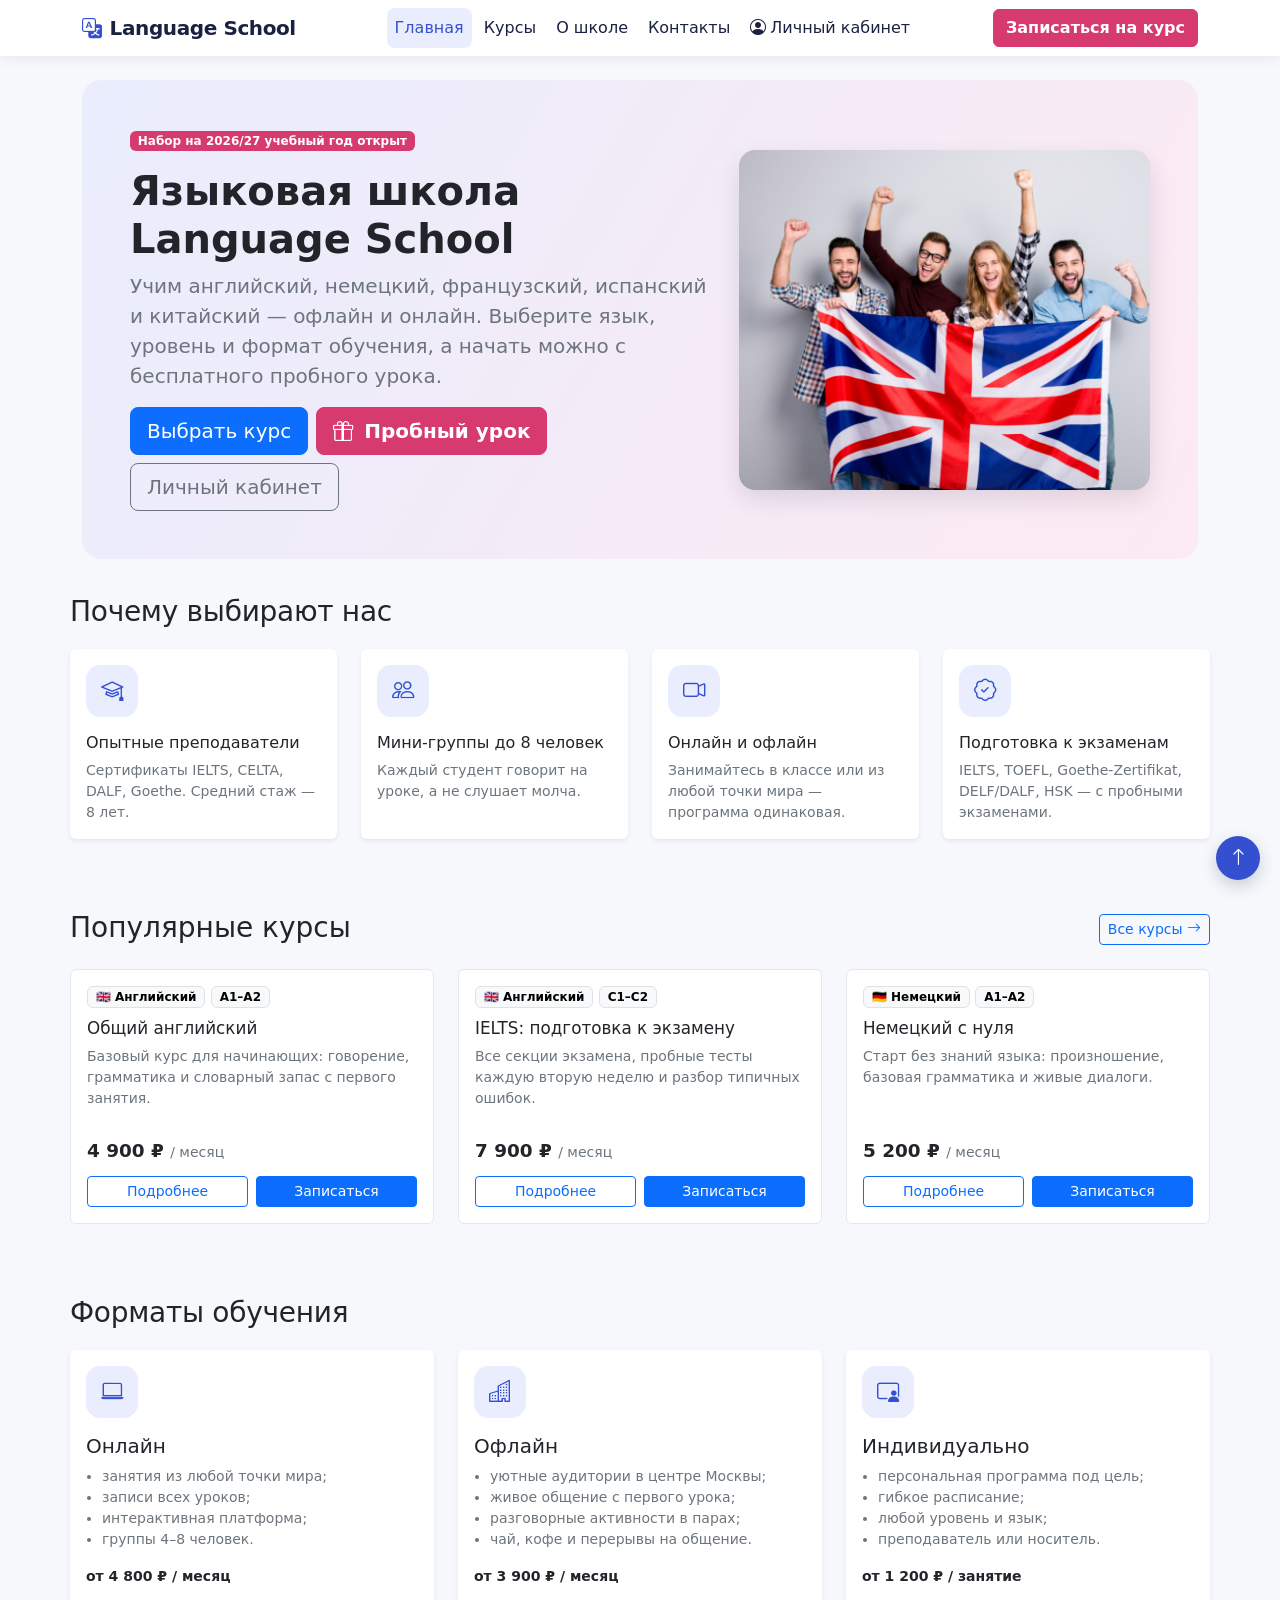
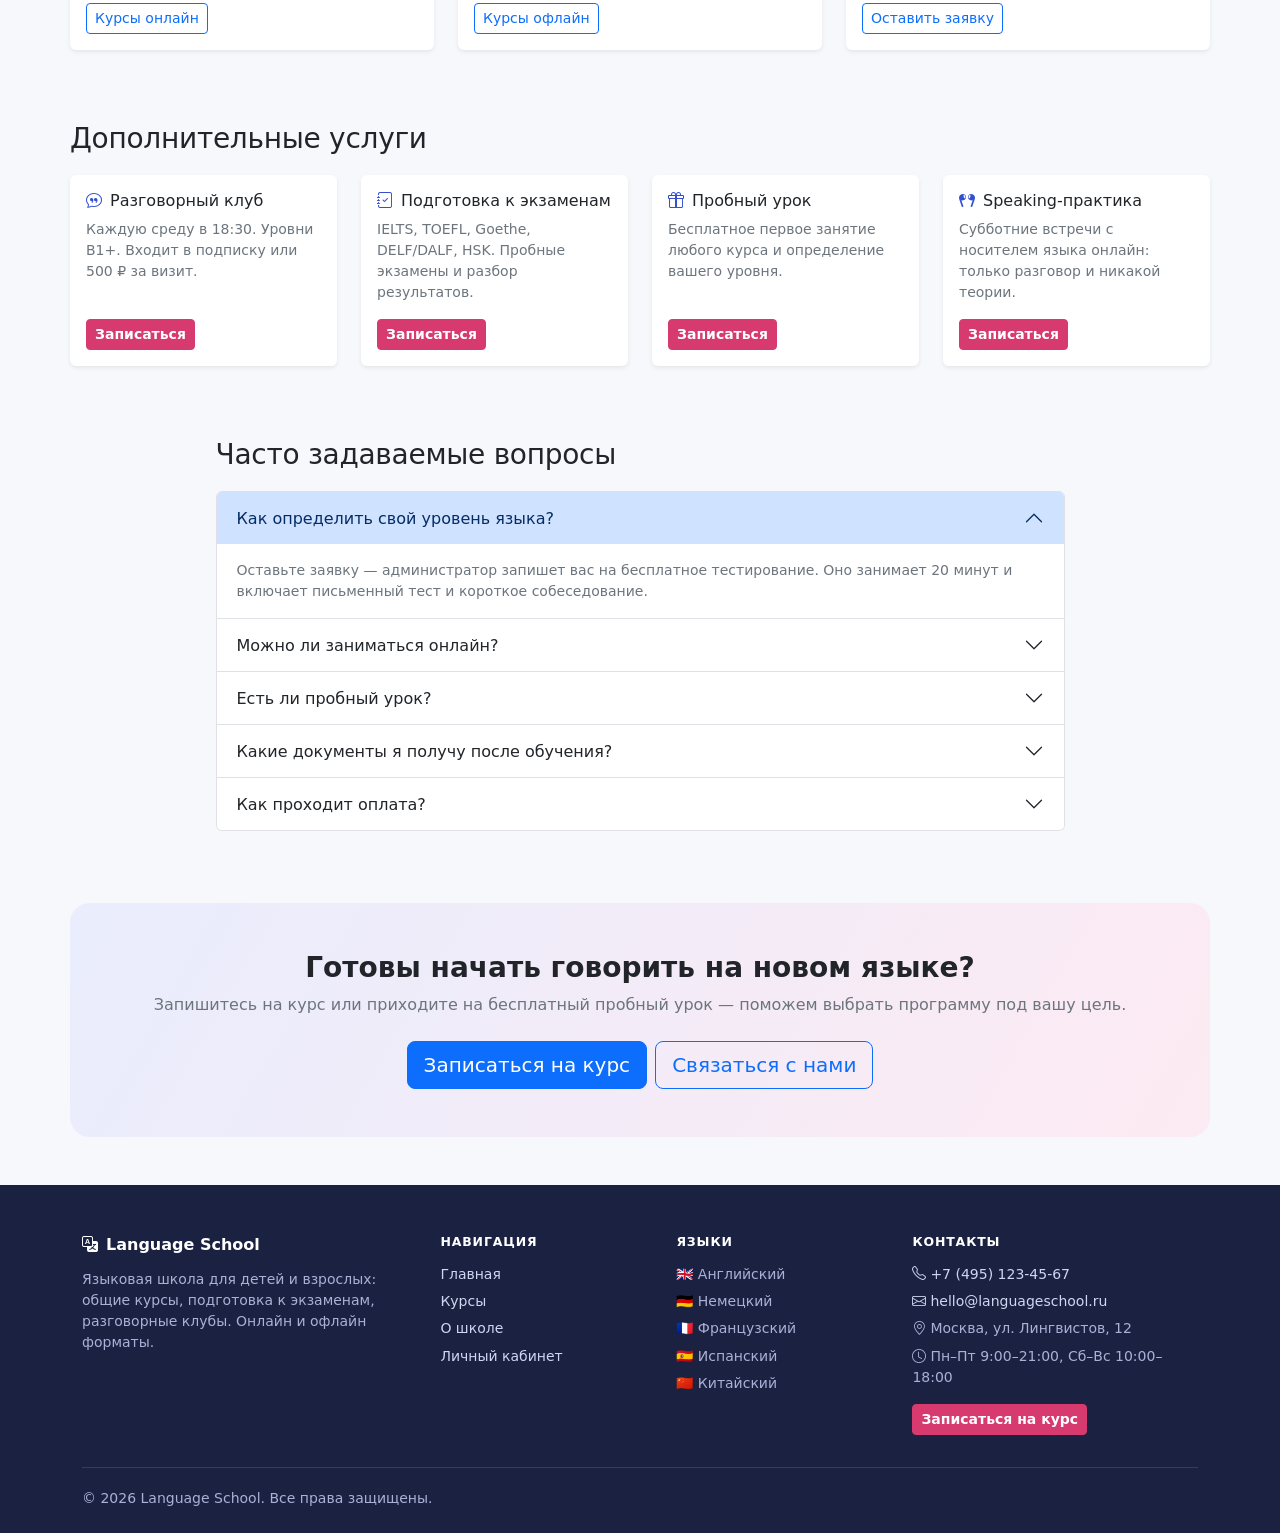
==== commit 38693184: "немецкий флаг" ====
--- a/index.html
+++ b/index.html
@@ -324,7 +324,7 @@
         <p class="site-footer__heading">Языки</p>
         <ul class="site-footer__list">
           <li class="site-footer__item--plain">🇬🇧 Английский</li>
-          <li class="site-footer__item--plain">🇩 Немецкий</li>
+          <li class="site-footer__item--plain">🇩🇪 Немецкий</li>
           <li class="site-footer__item--plain">🇫🇷 Французский</li>
           <li class="site-footer__item--plain">🇪🇸 Испанский</li>
           <li class="site-footer__item--plain">🇨🇳 Китайский</li>
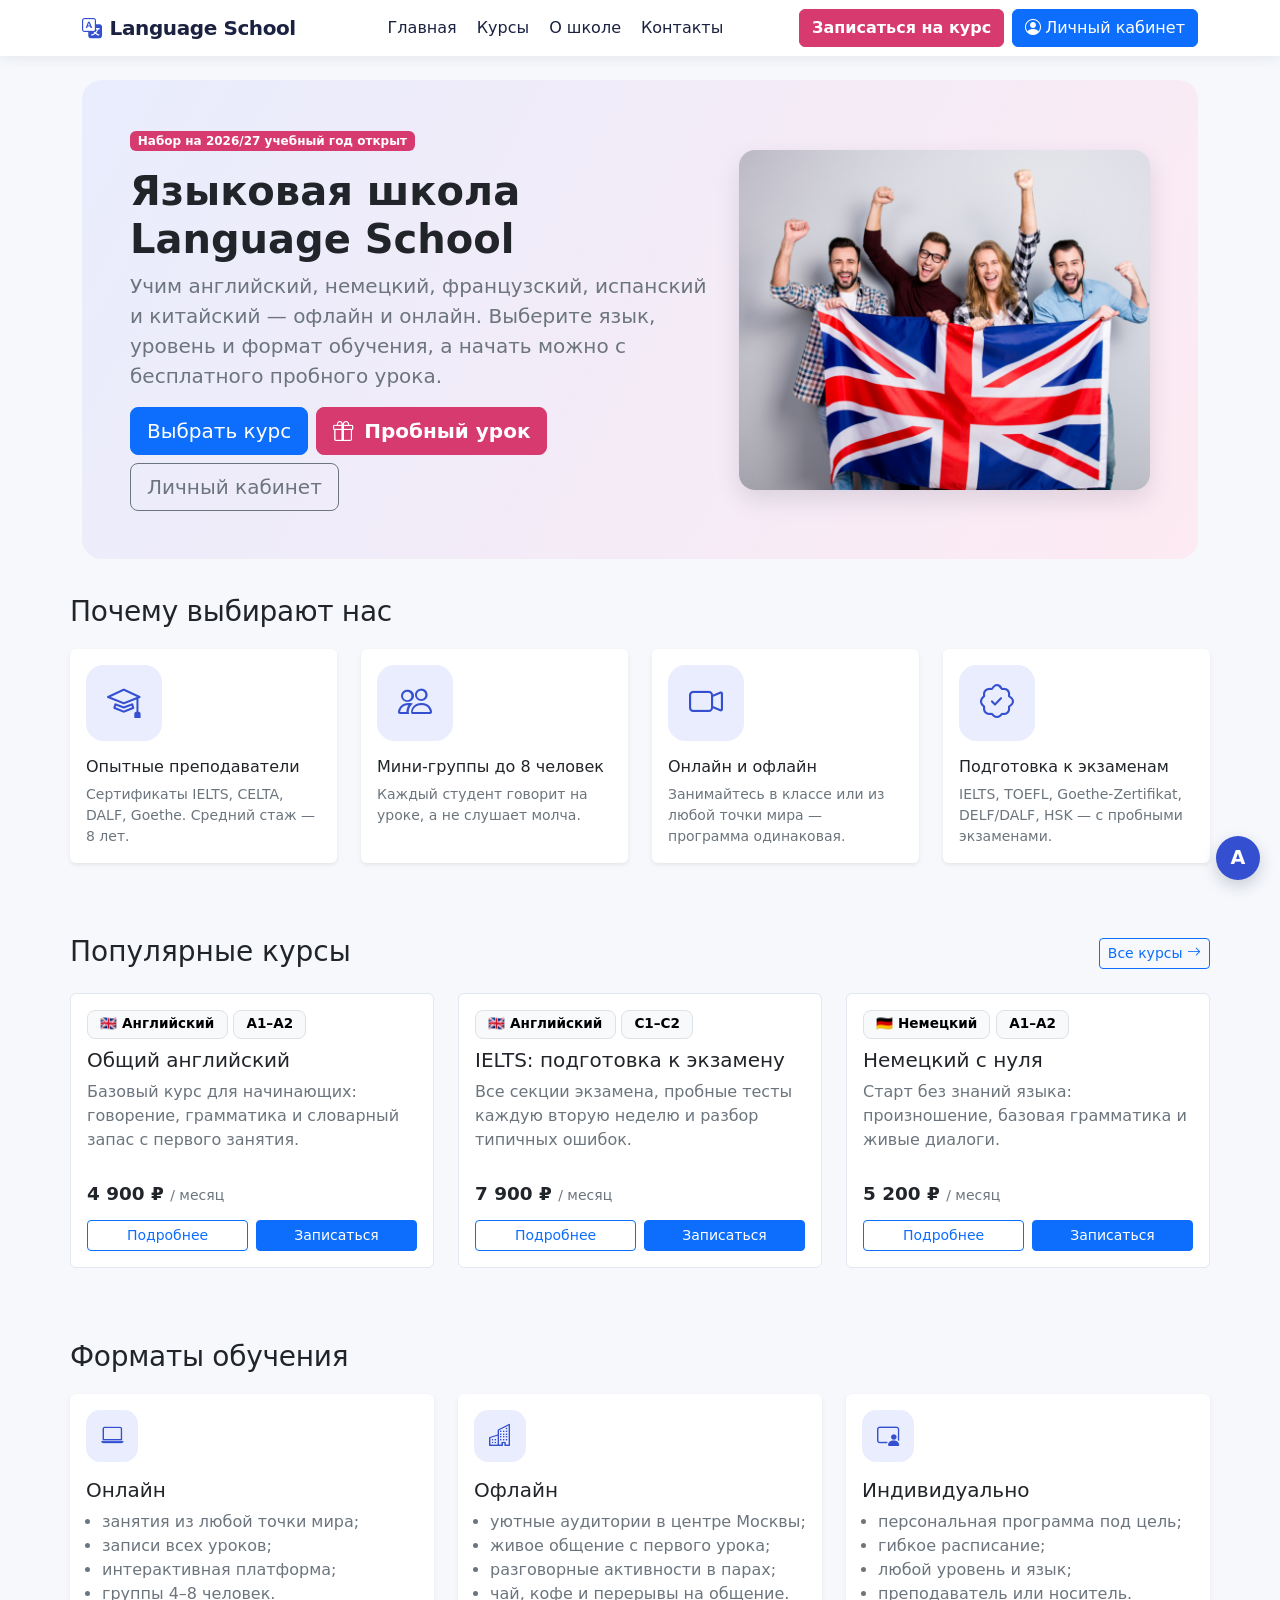
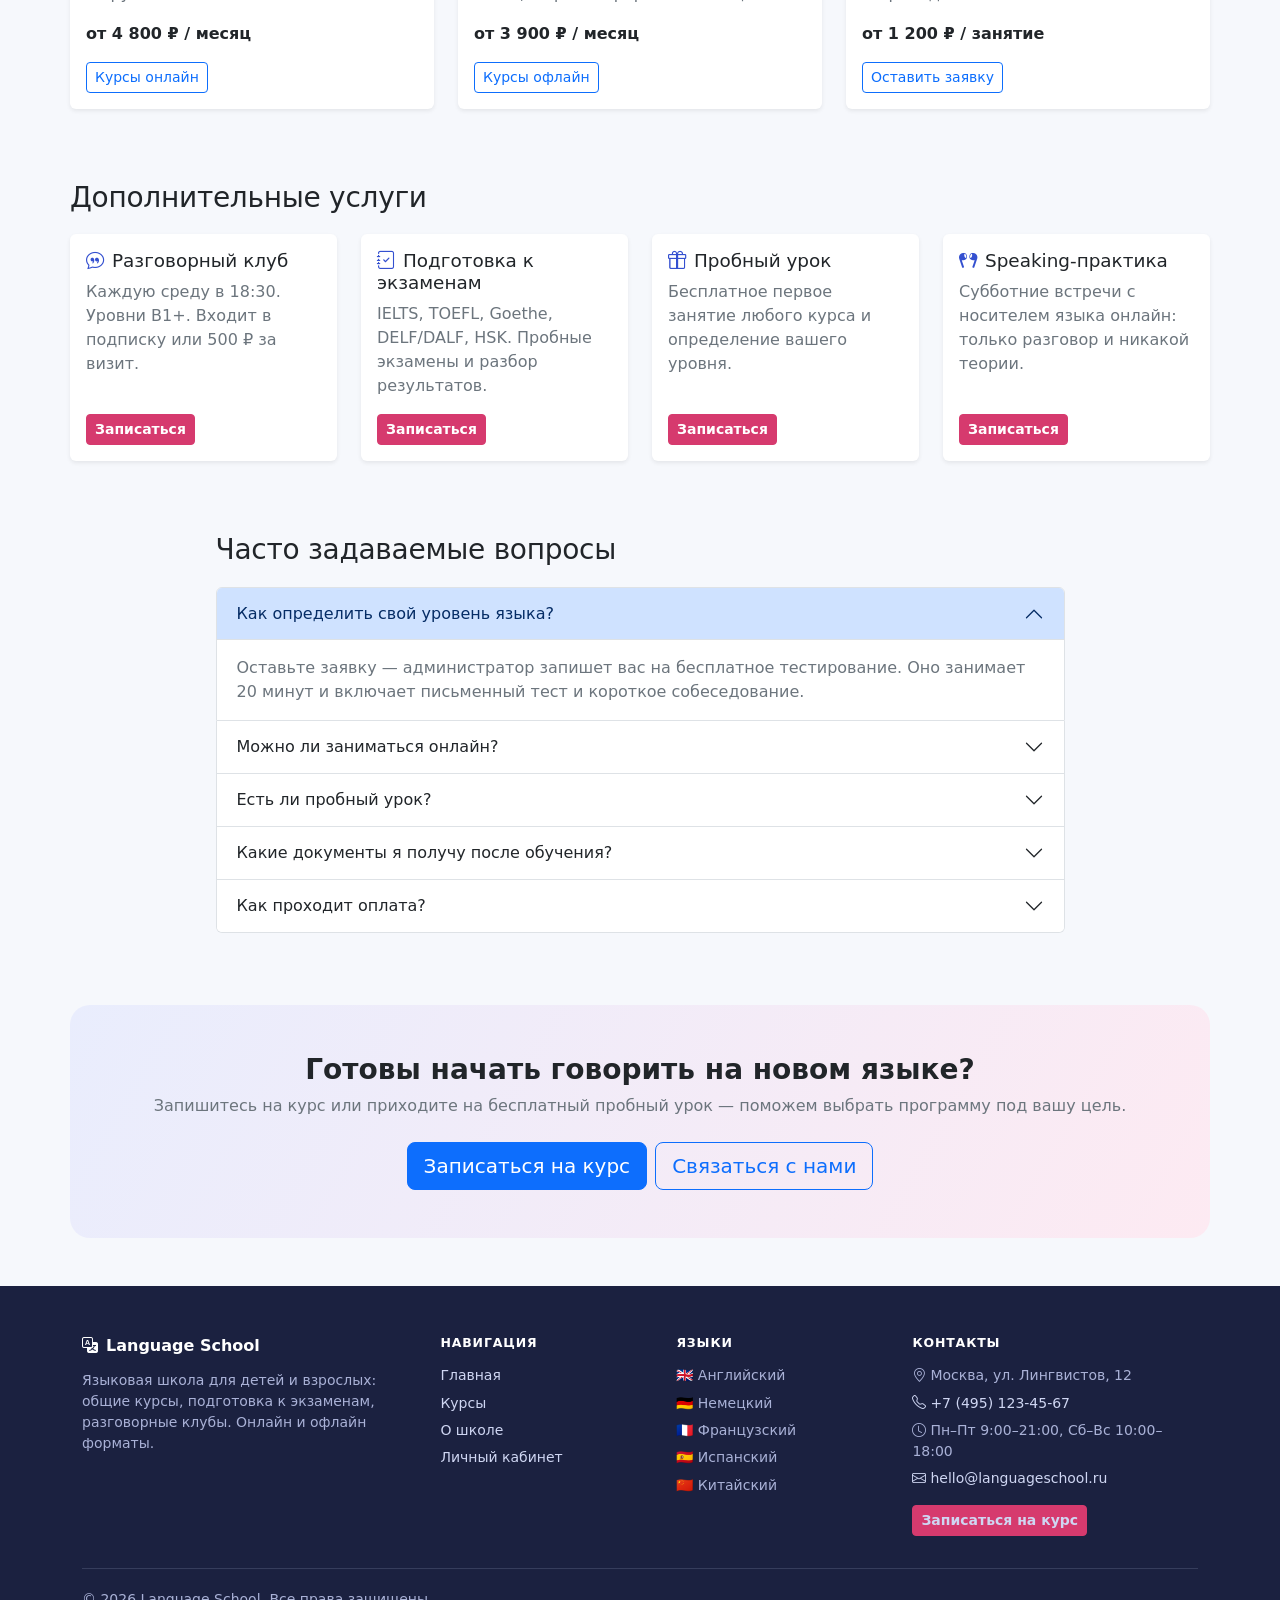
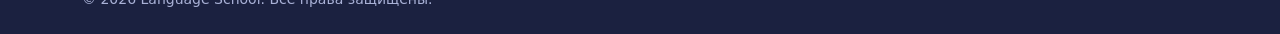
==== commit d129c541: "сайт" ====
--- a/index.html
+++ b/index.html
@@ -19,13 +19,15 @@
     </button>
     <div class="collapse navbar-collapse" id="mainNav">
       <ul class="navbar-nav mx-auto">
-        <li class="nav-item"><a class="nav-link active" aria-current="page" href="index.html">Главная</a></li>
+        <li class="nav-item"><a class="nav-link" href="index.html">Главная</a></li>
         <li class="nav-item"><a class="nav-link" href="courses.html">Курсы</a></li>
         <li class="nav-item"><a class="nav-link" href="about.html">О школе</a></li>
         <li class="nav-item"><a class="nav-link" href="contacts.html">Контакты</a></li>
-        <li class="nav-item"><a class="nav-link" href="account.html"><i class="bi bi-person-circle me-1"></i>Личный кабинет</a></li>
       </ul>
-      <a href="enroll.html" class="btn btn--accent">Записаться на курс</a>
+      <div class="d-flex flex-wrap gap-2">
+        <a href="enroll.html" class="btn btn--accent">Записаться на курс</a>
+        <a href="account.html" class="btn btn-outline-primary active" aria-current="page"><i class="bi bi-person-circle me-1"></i>Личный кабинет</a>
+      </div>
     </div>
   </div>
 </nav>
@@ -53,40 +55,40 @@
     </section>
   </div>
 
-  <!-- Преимущества -->
-  <div class="container section">
-    <h2 class="section__title h3">Почему выбирают нас</h2>
-    <div class="row g-4">
-      <div class="col-md-6 col-lg-3">
-        <div class="card border-0 shadow-sm h-100"><div class="card-body">
-          <span class="icon-box mb-3"><i class="bi bi-mortarboard"></i></span>
-          <h3 class="h6">Опытные преподаватели</h3>
-          <p class="small text-secondary mb-0">Сертификаты IELTS, CELTA, DALF, Goethe. Средний стаж — 8 лет.</p>
-        </div></div>
-      </div>
-      <div class="col-md-6 col-lg-3">
-        <div class="card border-0 shadow-sm h-100"><div class="card-body">
-          <span class="icon-box mb-3"><i class="bi bi-people"></i></span>
-          <h3 class="h6">Мини-группы до 8 человек</h3>
-          <p class="small text-secondary mb-0">Каждый студент говорит на уроке, а не слушает молча.</p>
-        </div></div>
-      </div>
-      <div class="col-md-6 col-lg-3">
-        <div class="card border-0 shadow-sm h-100"><div class="card-body">
-          <span class="icon-box mb-3"><i class="bi bi-camera-video"></i></span>
-          <h3 class="h6">Онлайн и офлайн</h3>
-          <p class="small text-secondary mb-0">Занимайтесь в классе или из любой точки мира — программа одинаковая.</p>
-        </div></div>
-      </div>
-      <div class="col-md-6 col-lg-3">
-        <div class="card border-0 shadow-sm h-100"><div class="card-body">
-          <span class="icon-box mb-3"><i class="bi bi-patch-check"></i></span>
-          <h3 class="h6">Подготовка к экзаменам</h3>
-          <p class="small text-secondary mb-0">IELTS, TOEFL, Goethe-Zertifikat, DELF/DALF, HSK — с пробными экзаменами.</p>
-        </div></div>
-      </div>
-    </div>
-  </div>
+<!-- Преимущества -->
+<div class="container section">
+  <h2 class="section__title h3">Почему выбирают нас</h2>
+  <div class="row g-4">
+    <div class="col-md-6 col-lg-3">
+      <div class="card border-0 shadow-sm h-100"><div class="card-body">
+        <span class="icon-box icon-box--lg mb-3"><i class="bi bi-mortarboard"></i></span>
+        <h3 class="h6">Опытные преподаватели</h3>
+        <p class="small text-secondary mb-0">Сертификаты IELTS, CELTA, DALF, Goethe. Средний стаж — 8 лет.</p>
+      </div></div>
+    </div>
+    <div class="col-md-6 col-lg-3">
+      <div class="card border-0 shadow-sm h-100"><div class="card-body">
+        <span class="icon-box icon-box--lg mb-3"><i class="bi bi-people"></i></span>
+        <h3 class="h6">Мини-группы до 8 человек</h3>
+        <p class="small text-secondary mb-0">Каждый студент говорит на уроке, а не слушает молча.</p>
+      </div></div>
+    </div>
+    <div class="col-md-6 col-lg-3">
+      <div class="card border-0 shadow-sm h-100"><div class="card-body">
+        <span class="icon-box icon-box--lg mb-3"><i class="bi bi-camera-video"></i></span>
+        <h3 class="h6">Онлайн и офлайн</h3>
+        <p class="small text-secondary mb-0">Занимайтесь в классе или из любой точки мира — программа одинаковая.</p>
+      </div></div>
+    </div>
+    <div class="col-md-6 col-lg-3">
+      <div class="card border-0 shadow-sm h-100"><div class="card-body">
+        <span class="icon-box icon-box--lg mb-3"><i class="bi bi-patch-check"></i></span>
+        <h3 class="h6">Подготовка к экзаменам</h3>
+        <p class="small text-secondary mb-0">IELTS, TOEFL, Goethe-Zertifikat, DELF/DALF, HSK — с пробными экзаменами.</p>
+      </div></div>
+    </div>
+  </div>
+</div>
 
   <!-- Популярные курсы -->
   <div class="container section">
@@ -155,54 +157,54 @@
     </div>
   </div>
 
-  <!-- Форматы обучения -->
-  <div class="container section">
-    <h2 class="section__title h3">Форматы обучения</h2>
-    <div class="row g-4">
-      <div class="col-lg-4">
-        <div class="card border-0 shadow-sm h-100"><div class="card-body">
-          <span class="icon-box mb-3"><i class="bi bi-laptop"></i></span>
-          <h3 class="h5">Онлайн</h3>
-          <ul class="small text-secondary ps-3">
-            <li>занятия из любой точки мира;</li>
-            <li>записи всех уроков;</li>
-            <li>интерактивная платформа;</li>
-            <li>группы 4–8 человек.</li>
-          </ul>
-          <p class="small fw-bold mb-3">от 4 800 ₽ / месяц</p>
-          <a href="courses.html" class="btn btn-sm btn-outline-primary">Курсы онлайн</a>
-        </div></div>
-      </div>
-      <div class="col-lg-4">
-        <div class="card border-0 shadow-sm h-100"><div class="card-body">
-          <span class="icon-box mb-3"><i class="bi bi-buildings"></i></span>
-          <h3 class="h5">Офлайн</h3>
-          <ul class="small text-secondary ps-3">
-            <li>уютные аудитории в центре Москвы;</li>
-            <li>живое общение с первого урока;</li>
-            <li>разговорные активности в парах;</li>
-            <li>чай, кофе и перерывы на общение.</li>
-          </ul>
-          <p class="small fw-bold mb-3">от 3 900 ₽ / месяц</p>
-          <a href="courses.html" class="btn btn-sm btn-outline-primary">Курсы офлайн</a>
-        </div></div>
-      </div>
-      <div class="col-lg-4">
-        <div class="card border-0 shadow-sm h-100"><div class="card-body">
-          <span class="icon-box mb-3"><i class="bi bi-person-video3"></i></span>
-          <h3 class="h5">Индивидуально</h3>
-          <ul class="small text-secondary ps-3">
-            <li>персональная программа под цель;</li>
-            <li>гибкое расписание;</li>
-            <li>любой уровень и язык;</li>
-            <li>преподаватель или носитель.</li>
-          </ul>
-          <p class="small fw-bold mb-3">от 1 200 ₽ / занятие</p>
-          <button type="button" class="btn btn-sm btn-outline-primary" data-enroll="Индивидуальные занятия">Оставить заявку</button>
-        </div></div>
-      </div>
-    </div>
-  </div>
+<!-- Форматы обучения -->
+<div class="container section">
+  <h2 class="section__title h3">Форматы обучения</h2>
+  <div class="row g-4">
+    <div class="col-lg-4">
+      <div class="card border-0 shadow-sm h-100"><div class="card-body">
+        <span class="icon-box mb-3"><i class="bi bi-laptop"></i></span>
+        <h3 class="h5">Онлайн</h3>
+        <ul class="text-secondary ps-3">
+          <li>занятия из любой точки мира;</li>
+          <li>записи всех уроков;</li>
+          <li>интерактивная платформа;</li>
+          <li>группы 4–8 человек.</li>
+        </ul>
+        <p class="fw-bold mb-3">от 4 800 ₽ / месяц</p>
+        <a href="courses.html" class="btn btn-sm btn-outline-primary">Курсы онлайн</a>
+      </div></div>
+    </div>
+    <div class="col-lg-4">
+      <div class="card border-0 shadow-sm h-100"><div class="card-body">
+        <span class="icon-box mb-3"><i class="bi bi-buildings"></i></span>
+        <h3 class="h5">Офлайн</h3>
+        <ul class="text-secondary ps-3">
+          <li>уютные аудитории в центре Москвы;</li>
+          <li>живое общение с первого урока;</li>
+          <li>разговорные активности в парах;</li>
+          <li>чай, кофе и перерывы на общение.</li>
+        </ul>
+        <p class="fw-bold mb-3">от 3 900 ₽ / месяц</p>
+        <a href="courses.html" class="btn btn-sm btn-outline-primary">Курсы офлайн</a>
+      </div></div>
+    </div>
+    <div class="col-lg-4">
+      <div class="card border-0 shadow-sm h-100"><div class="card-body">
+        <span class="icon-box mb-3"><i class="bi bi-person-video3"></i></span>
+        <h3 class="h5">Индивидуально</h3>
+        <ul class="text-secondary ps-3">
+          <li>персональная программа под цель;</li>
+          <li>гибкое расписание;</li>
+          <li>любой уровень и язык;</li>
+          <li>преподаватель или носитель.</li>
+        </ul>
+        <p class="fw-bold mb-3">от 1 200 ₽ / занятие</p>
+        <button type="button" class="btn btn-sm btn-outline-primary" data-enroll="Индивидуальные занятия">Оставить заявку</button>
+      </div></div>
+    </div>
+  </div>
+</div>
 
   <!-- Дополнительные услуги -->
   <div class="container section">
@@ -333,10 +335,10 @@
       <div class="site-footer__col">
         <p class="site-footer__heading">Контакты</p>
         <ul class="site-footer__list">
+          <li class="site-footer__item--plain"><i class="bi bi-geo-alt me-1"></i>Москва, ул. Лингвистов, 12</li>
           <li><a href="tel:+74951234567"><i class="bi bi-telephone me-1"></i>+7 (495) 123-45-67</a></li>
+          <li class="site-footer__item--plain"><i class="bi bi-clock me-1"></i>Пн–Пт 9:00–21:00, Сб–Вс 10:00–18:00</li>
           <li><a href="mailto:hello@languageschool.ru"><i class="bi bi-envelope me-1"></i>hello@languageschool.ru</a></li>
-          <li class="site-footer__item--plain"><i class="bi bi-geo-alt me-1"></i>Москва, ул. Лингвистов, 12</li>
-          <li class="site-footer__item--plain"><i class="bi bi-clock me-1"></i>Пн–Пт 9:00–21:00, Сб–Вс 10:00–18:00</li>
         </ul>
         <a href="enroll.html" class="btn btn--accent btn-sm site-footer__cta">Записаться на курс</a>
       </div>
@@ -348,7 +350,7 @@
 </footer>
 
 <!-- Плавающая кнопка «Наверх» -->
-<a href="#" class="to-top" aria-label="Наверх"><i class="bi bi-arrow-up"></i></a>
+<a href="#" class="to-top" aria-label="Наверх">A</a>
 
 <!-- Модальное окно быстрой записи -->
 <div class="modal fade" id="enrollModal" tabindex="-1" aria-labelledby="enrollModalTitle" aria-hidden="true">
--- a/css/style.css
+++ b/css/style.css
@@ -199,13 +199,27 @@
   margin-bottom: 0.6rem;
 }
 
+
+/* Увеличенные плашки с флагом и языком в карточках курсов */
+.course-card__meta .badge {
+  font-size: 2rem;   /* было 1rem */
+  padding: 0.5em 0.9em;
+  border-radius: 0.5rem;
+}
+
+/* Увеличенные бейджи (флаги и уровни) в популярных курсах */
+.course-card__meta .badge {
+  font-size: 0.85rem;
+}
+
+/* Увеличенный заголовок карточки курса */
 .course-card__title {
-  font-size: 1.05rem;
+  font-size: 1.25rem;
   margin-bottom: 0.5rem;
 }
 
 .course-card__text {
-  font-size: 0.875rem;
+  font-size: 1rem;
   color: var(--ls-muted);
 }
 
@@ -279,6 +293,14 @@
   color: var(--ls-primary);
 }
 
+/* Модификатор: увеличенная иконка в «Почему выбирают нас» */
+.icon-box--lg {
+  width: 76px;
+  height: 76px;
+  font-size: 2.1rem;
+  border-radius: 1.1rem;
+}
+
 /* Модификатор: маленькая иконка в списке контактов */
 .icon-box--sm {
   width: 44px;
@@ -367,13 +389,17 @@
   margin: 0;
 }
 
+/* Увеличенные шрифты в «Дополнительных услугах» */
 .service-card__title {
+  font-size: 1.15rem;
+}
+
+.service-card__text {
   font-size: 1rem;
-}
-
-.service-card__text {
-  font-size: 0.875rem;
-  color: var(--ls-muted);
+  color: var(--ls-muted);
+}
+.accordion-body {
+  font-size: 1rem;
 }
 
 /* 9. Каталог: панель инструментов и карточки-строки */
@@ -448,7 +474,6 @@
   object-fit: cover;
   border-radius: 0.9rem;
 }
-
 
 .course-item__body {
   flex: 1 1 320px;
@@ -556,9 +581,9 @@
   border-radius: 1rem;
 }
 
-/* Модификатор: маленькая обложка на странице «О школе» */
+/* Модификатор: обложка на странице «О школе» (чуть больше) */
 .course-cover--small {
-  height: 180px;
+  height: 240px;
 }
 
 /* Grid: список преимуществ курса */
@@ -728,10 +753,16 @@
   margin: 0;
 }
 
-/* Кнопка записи в подвале */
+/* Ссылка «Записаться на курс» под контактами — в стиле пунктов навигации */
 .site-footer__cta {
   display: inline-block;
   margin-top: 1rem;
+  color: #cfd6f2;
+  text-decoration: none;
+}
+
+.site-footer__cta:hover {
+  color: #ffffff;
 }
 
 .site-footer__heading {
@@ -777,17 +808,8 @@
   font-size: 0.875rem;
 }
 
-.site-footer__bottom a {
-  color: #cfd6f2;
-  text-decoration: none;
-}
-
-.site-footer__bottom a:hover {
-  color: #ffffff;
-}
-
-/* Плавающая кнопка «Наверх»: фиксированное позиционирование,
-   всегда видна при прокрутке страницы */
+/* Плавающая кнопка «Наверх»: буква A в кружке,
+   фиксированное позиционирование — всегда видна при прокрутке */
 .to-top {
   position: fixed;
   right: 1.25rem;
@@ -798,7 +820,8 @@
   display: flex;
   align-items: center;
   justify-content: center;
-  font-size: 1.15rem;
+  font-size: 1.2rem;
+  font-weight: 700;
   color: #ffffff;
   background-color: var(--ls-primary);
   border-radius: 50%;
@@ -843,8 +866,8 @@
   }
 }
 
-/* Кнопка «Записаться на курс» под контактами в подвале */
-.site-footer__cta {
-  display: inline-block;
-  margin-top: 1rem;
+.navbar--school .btn-outline-primary.active:hover {
+  background-color: var(--ls-primary-dark);
+  border-color: var(--ls-primary-dark);
+  color: #ffffff;
 }
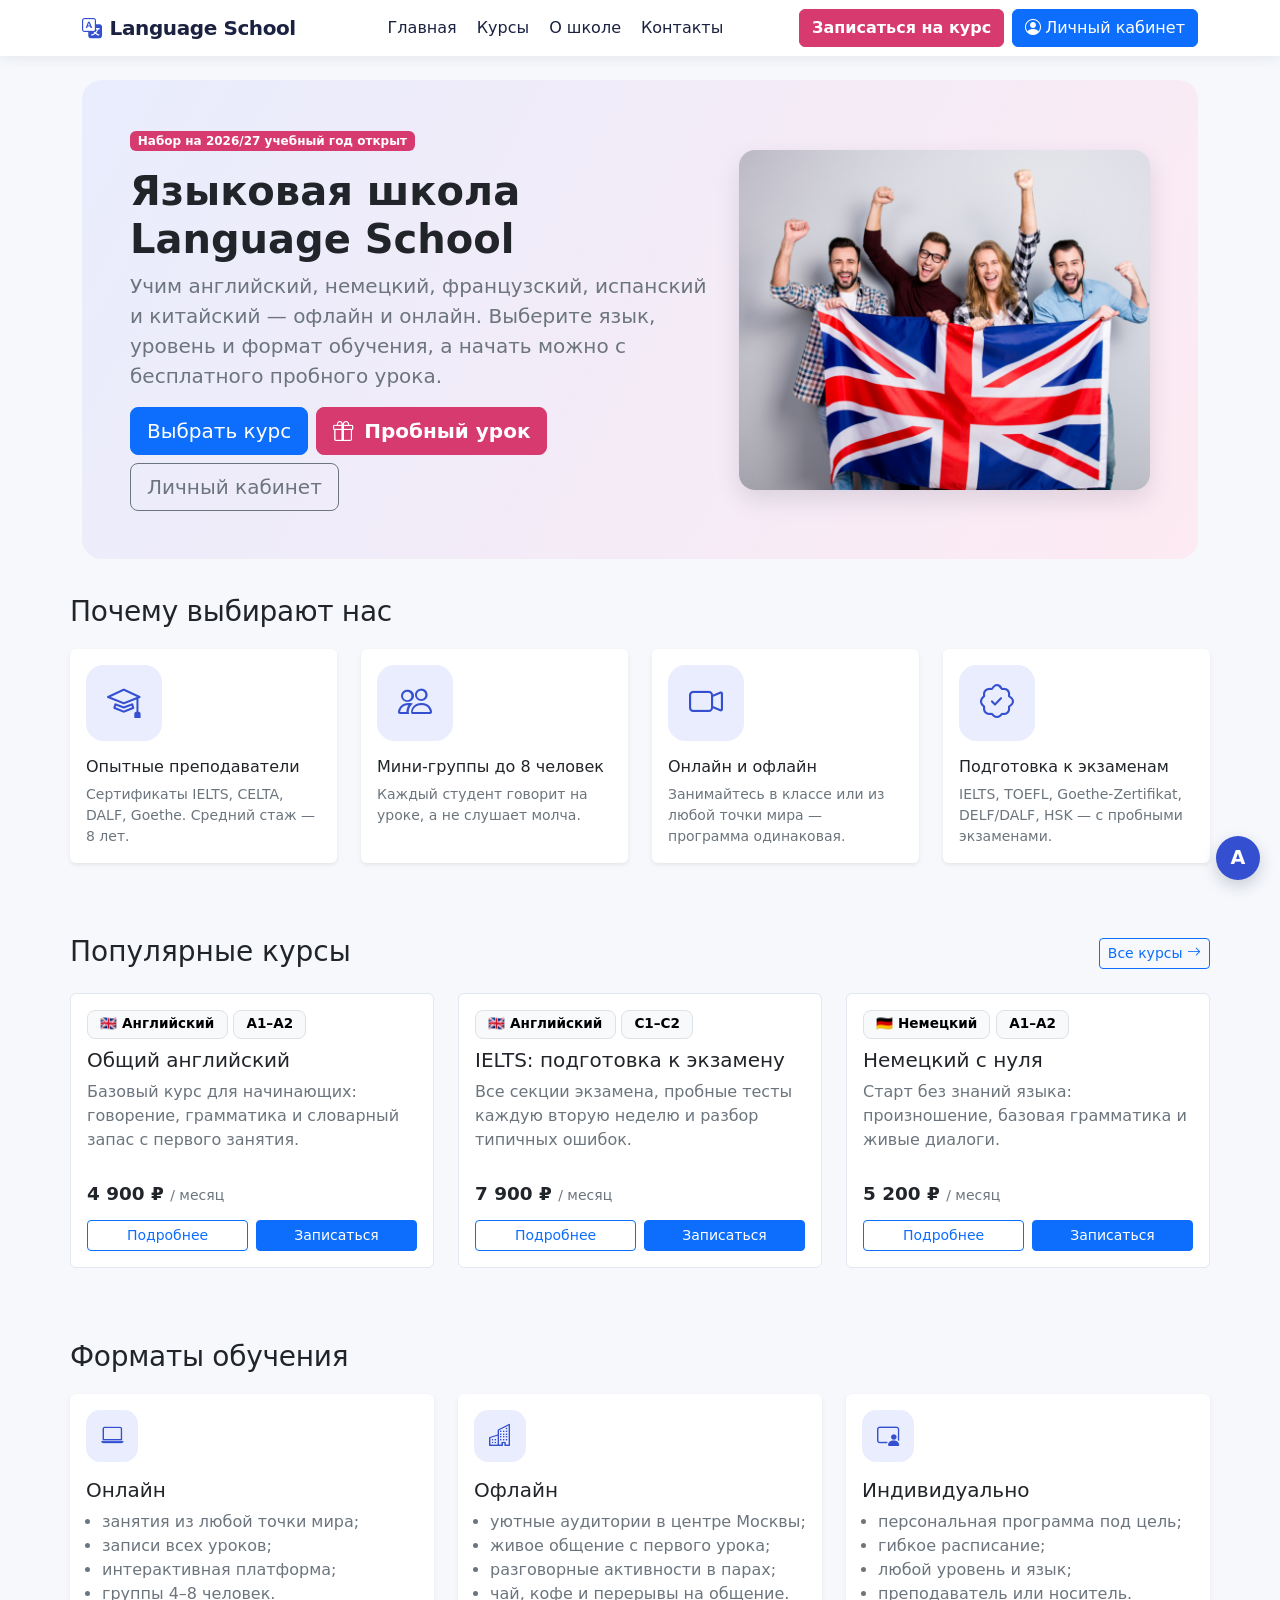
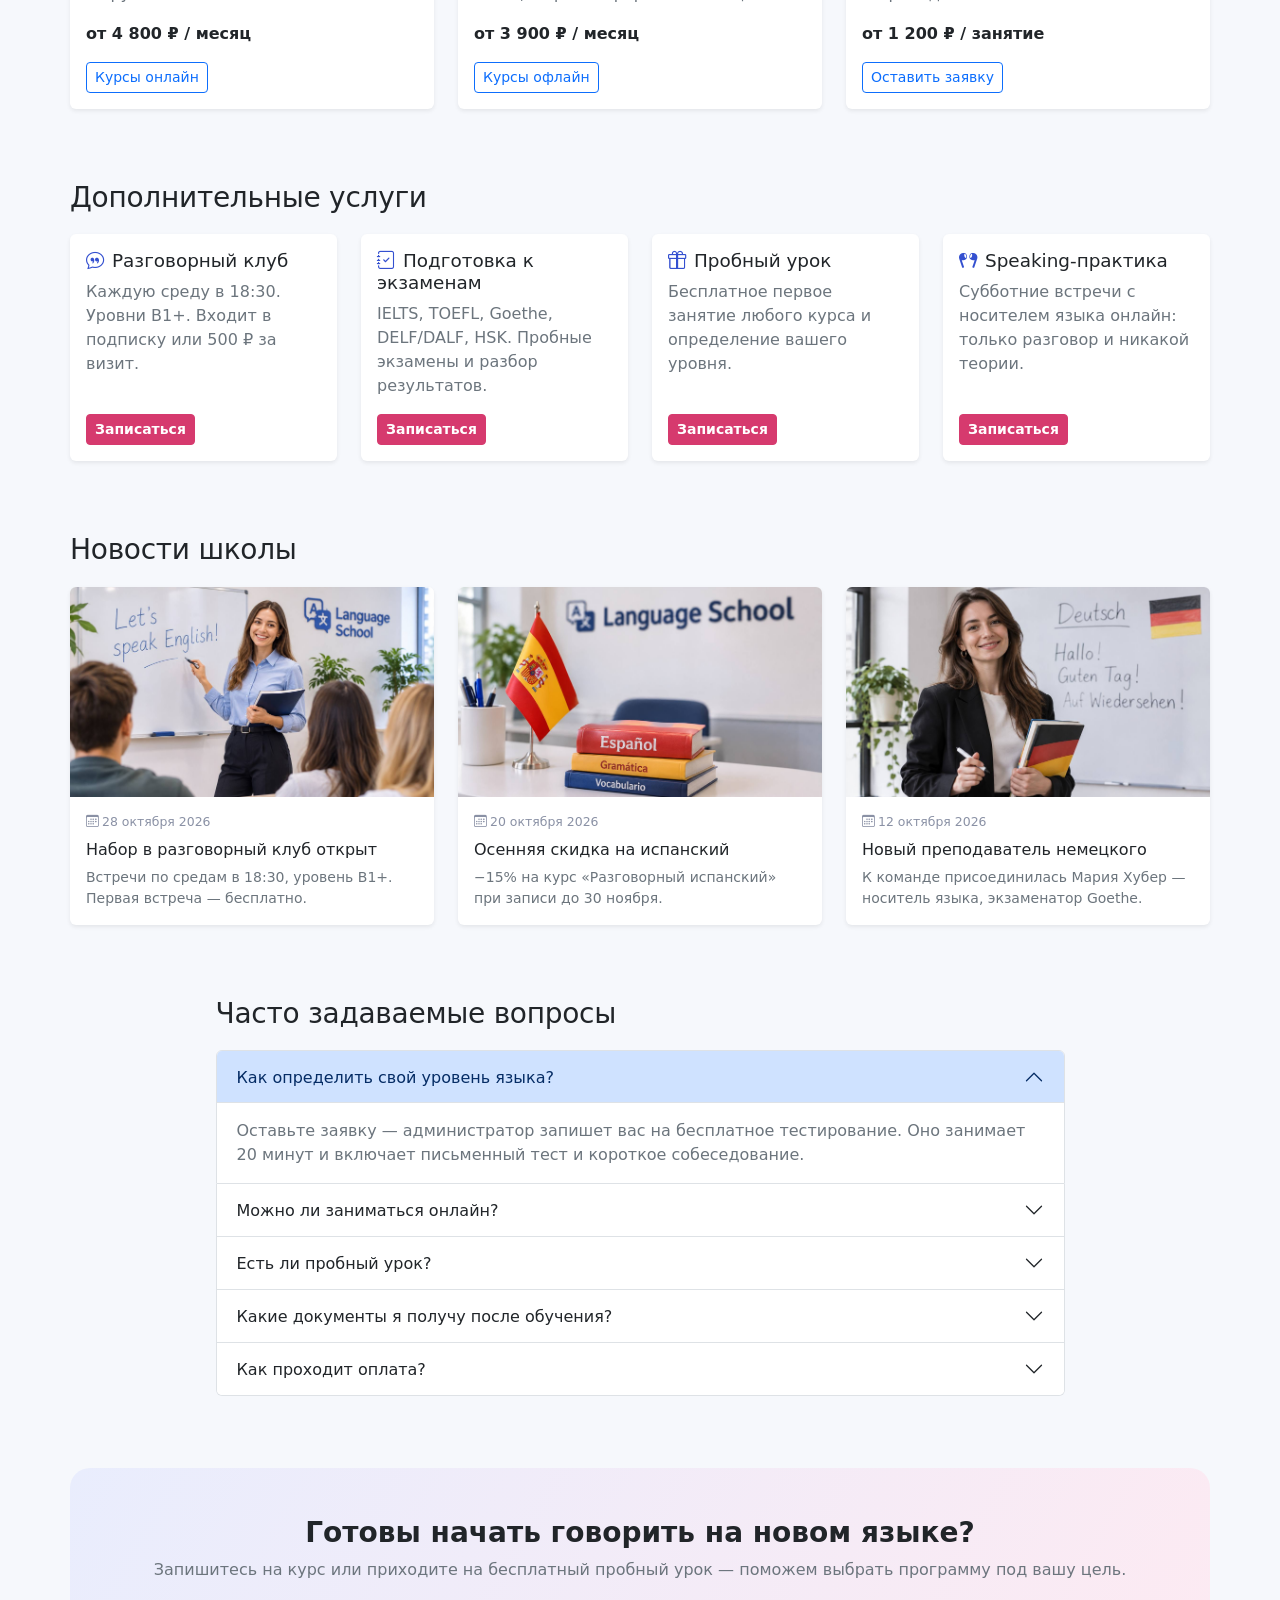
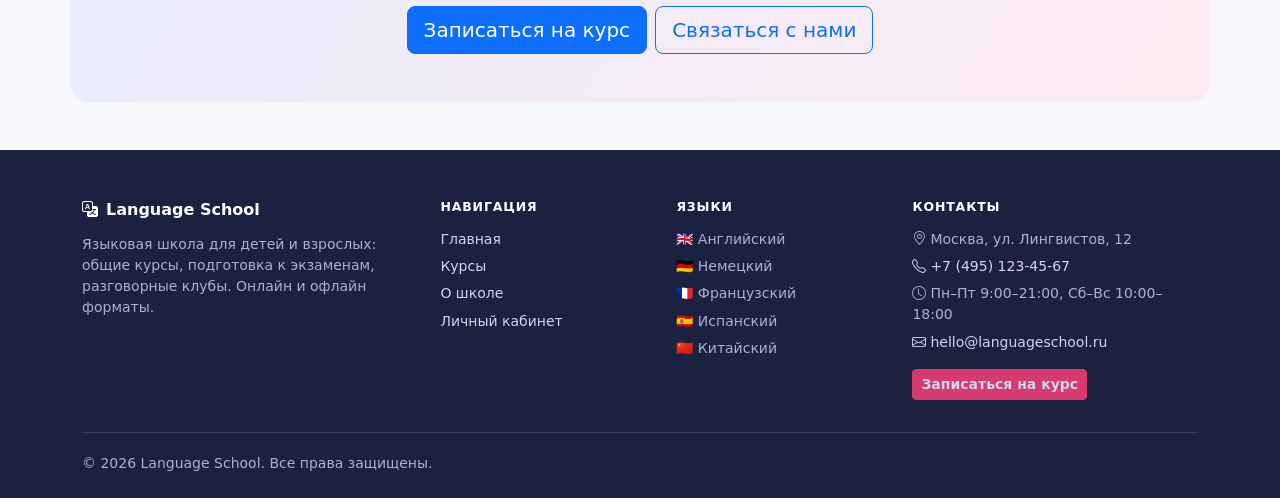
==== commit 61b815e9: "КР 2" ====
--- a/index.html
+++ b/index.html
@@ -241,6 +241,43 @@
     </div>
   </div>
 
+<!-- Новости -->
+<div class="container section">
+  <h2 class="section__title h3">Новости школы</h2>
+  <div class="row g-4">
+    <div class="col-md-4">
+      <article class="card news-card border-0 shadow-sm h-100">
+        <img class="news-card__img" src="img/news1.jpg" alt="Встреча разговорного клуба" loading="lazy">
+        <div class="card-body">
+          <span class="news-card__date"><i class="bi bi-calendar3 me-1"></i>28 октября 2026</span>
+          <h3 class="news-card__title h6">Набор в разговорный клуб открыт</h3>
+          <p class="news-card__text">Встречи по средам в 18:30, уровень B1+. Первая встреча — бесплатно.</p>
+        </div>
+      </article>
+    </div>
+    <div class="col-md-4">
+      <article class="card news-card border-0 shadow-sm h-100">
+        <img class="news-card__img" src="img/news2.jpg" alt="Скидка на курс испанского" loading="lazy">
+        <div class="card-body">
+          <span class="news-card__date"><i class="bi bi-calendar3 me-1"></i>20 октября 2026</span>
+          <h3 class="news-card__title h6">Осенняя скидка на испанский</h3>
+          <p class="news-card__text">−15% на курс «Разговорный испанский» при записи до 30 ноября.</p>
+        </div>
+      </article>
+    </div>
+    <div class="col-md-4">
+      <article class="card news-card border-0 shadow-sm h-100">
+        <img class="news-card__img" src="img/news3.jpg" alt="Новый преподаватель немецкого" loading="lazy">
+        <div class="card-body">
+          <span class="news-card__date"><i class="bi bi-calendar3 me-1"></i>12 октября 2026</span>
+          <h3 class="news-card__title h6">Новый преподаватель немецкого</h3>
+          <p class="news-card__text">К команде присоединилась Мария Хубер — носитель языка, экзаменатор Goethe.</p>
+        </div>
+      </article>
+    </div>
+  </div>
+</div>
+
   <!-- FAQ -->
   <div class="container section">
     <div class="row justify-content-center">
--- a/css/style.css
+++ b/css/style.css
@@ -329,10 +329,6 @@
   font-size: 1.6rem;
 }
 
-/* 8. Новости, отзывы, преподаватели, услуги */
-.news-card {
-  border: 1px solid #e3e7f0;
-}
 
 .news-card__date {
   display: block;
@@ -870,4 +866,93 @@
   background-color: var(--ls-primary-dark);
   border-color: var(--ls-primary-dark);
   color: #ffffff;
+}
+
+/* Карточка новости: обрезаем всё, что вылезает за скругления */
+.news-card {
+  overflow: hidden;
+  border: 1px solid #e3e7f0;
+}
+
+/* Фото новости: фиксированная высота + обрезка под слот */
+.news-card__img {
+  display: block;
+  width: 100%;
+  height: 210px;
+  object-fit: cover;
+}
+
+/* Карточка отзыва: реагирует на наведение */
+.review-card {
+  border: 1px solid #e3e7f0;
+  transition: transform 0.15s ease, box-shadow 0.15s ease;
+}
+
+.review-card:hover {
+  transform: translateY(-4px);
+  box-shadow: 0 14px 28px rgba(27, 33, 64, 0.1);
+}
+
+/* Шапка отзыва: аватар с инициалами + имя и курс */
+.review-card__header {
+  display: flex;
+  align-items: center;
+  gap: 0.75rem;
+  margin-bottom: 0.75rem;
+}
+
+.review-card__avatar {
+  width: 44px;
+  height: 44px;
+  flex-shrink: 0;
+  border-radius: 50%;
+  display: flex;
+  align-items: center;
+  justify-content: center;
+  font-weight: 700;
+  background-color: var(--ls-accent-soft);
+  color: var(--ls-accent);
+}
+
+.review-card__name {
+  font-weight: 700;
+  margin: 0;
+}
+
+.review-card__course {
+  font-size: 0.78rem;
+  color: var(--ls-muted);
+  margin: 0;
+}
+
+.review-card__text {
+  font-size: 0.875rem;
+  color: var(--ls-muted);
+  margin: 0;
+}
+
+/* Карточка преподавателя: реагирует на наведение */
+.teacher-card {
+  transition: transform 0.15s ease, box-shadow 0.15s ease;
+}
+
+.teacher-card:hover {
+  transform: translateY(-4px);
+  box-shadow: 0 14px 28px rgba(27, 33, 64, 0.1);
+}
+
+/* Фото преподавателя: круглое, обрезка под слот */
+.teacher-card__photo {
+  width: 110px;
+  height: 110px;
+  flex-shrink: 0;
+  border-radius: 50%;
+  object-fit: cover;
+}
+
+/* Краткая биография в карточке преподавателя */
+.teacher-card__bio {
+  font-size: 0.85rem;
+  color: var(--ls-muted);
+  margin: 0;
 }
